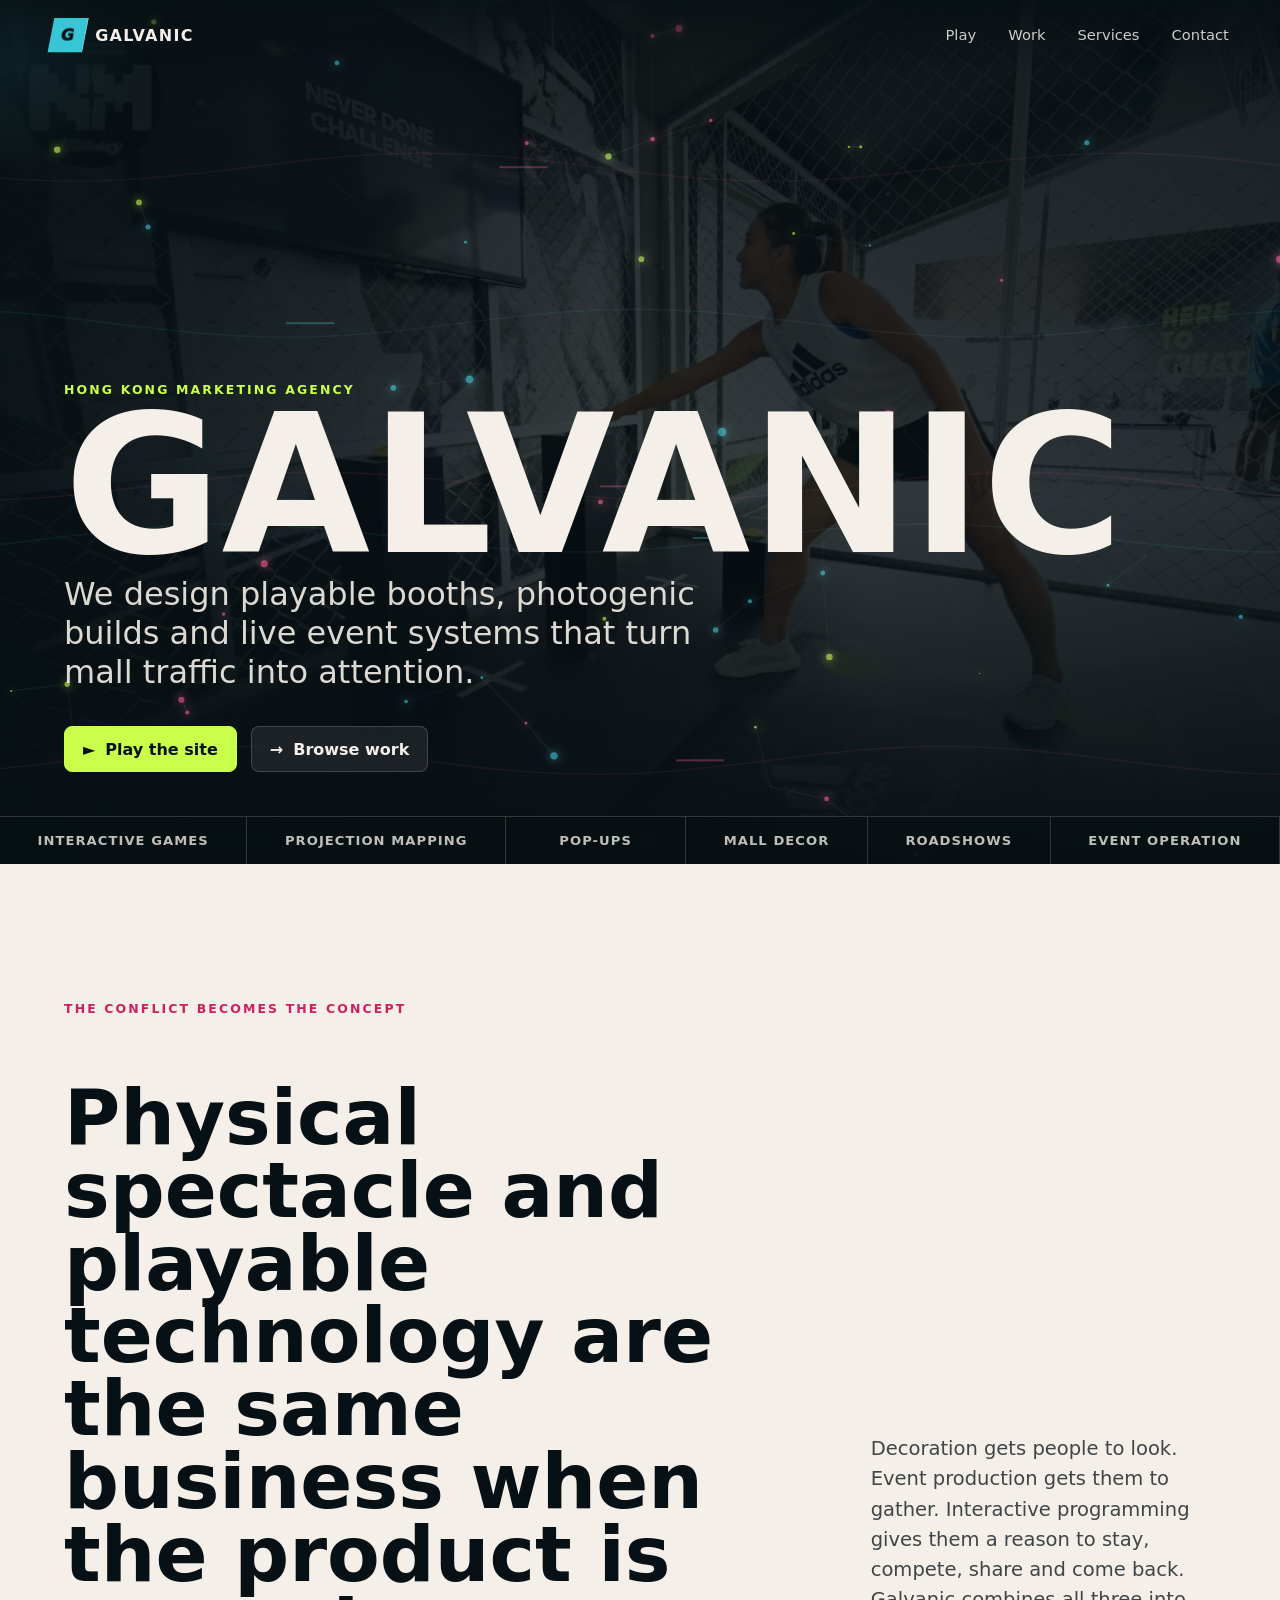
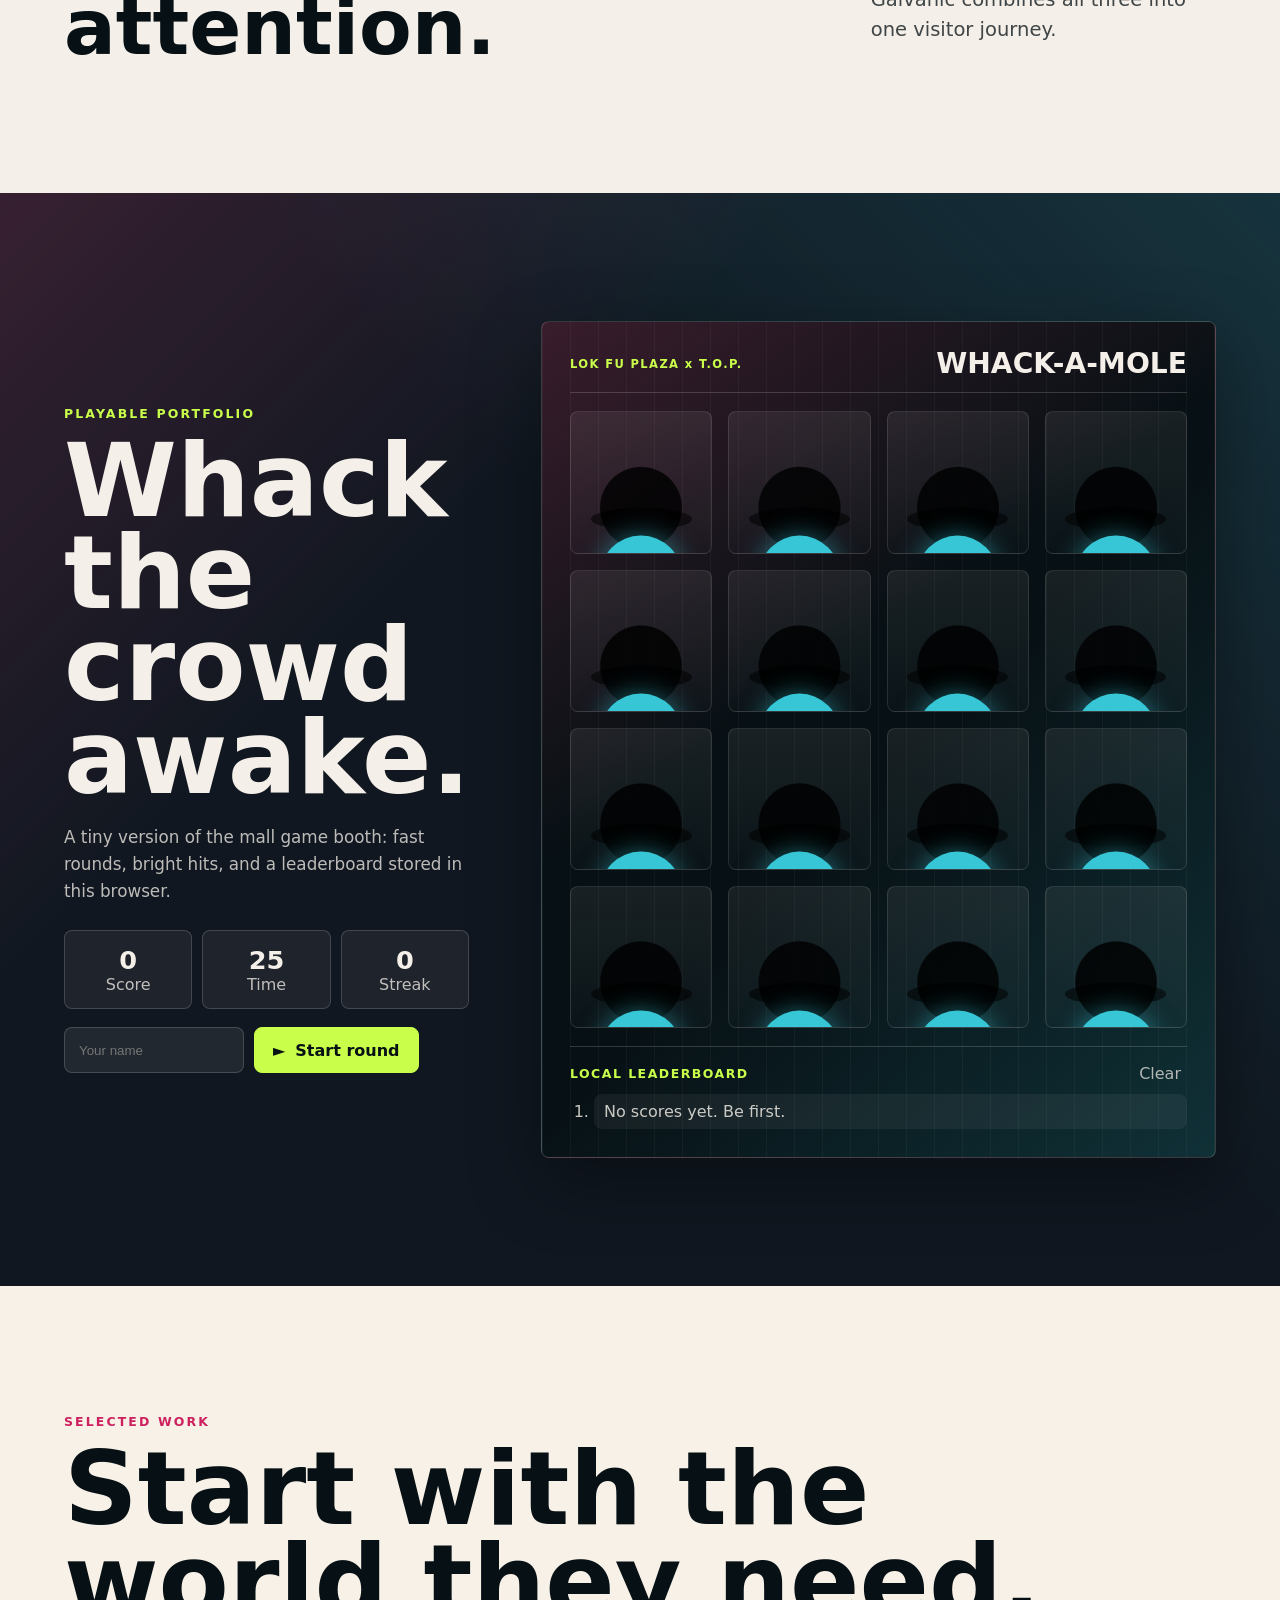
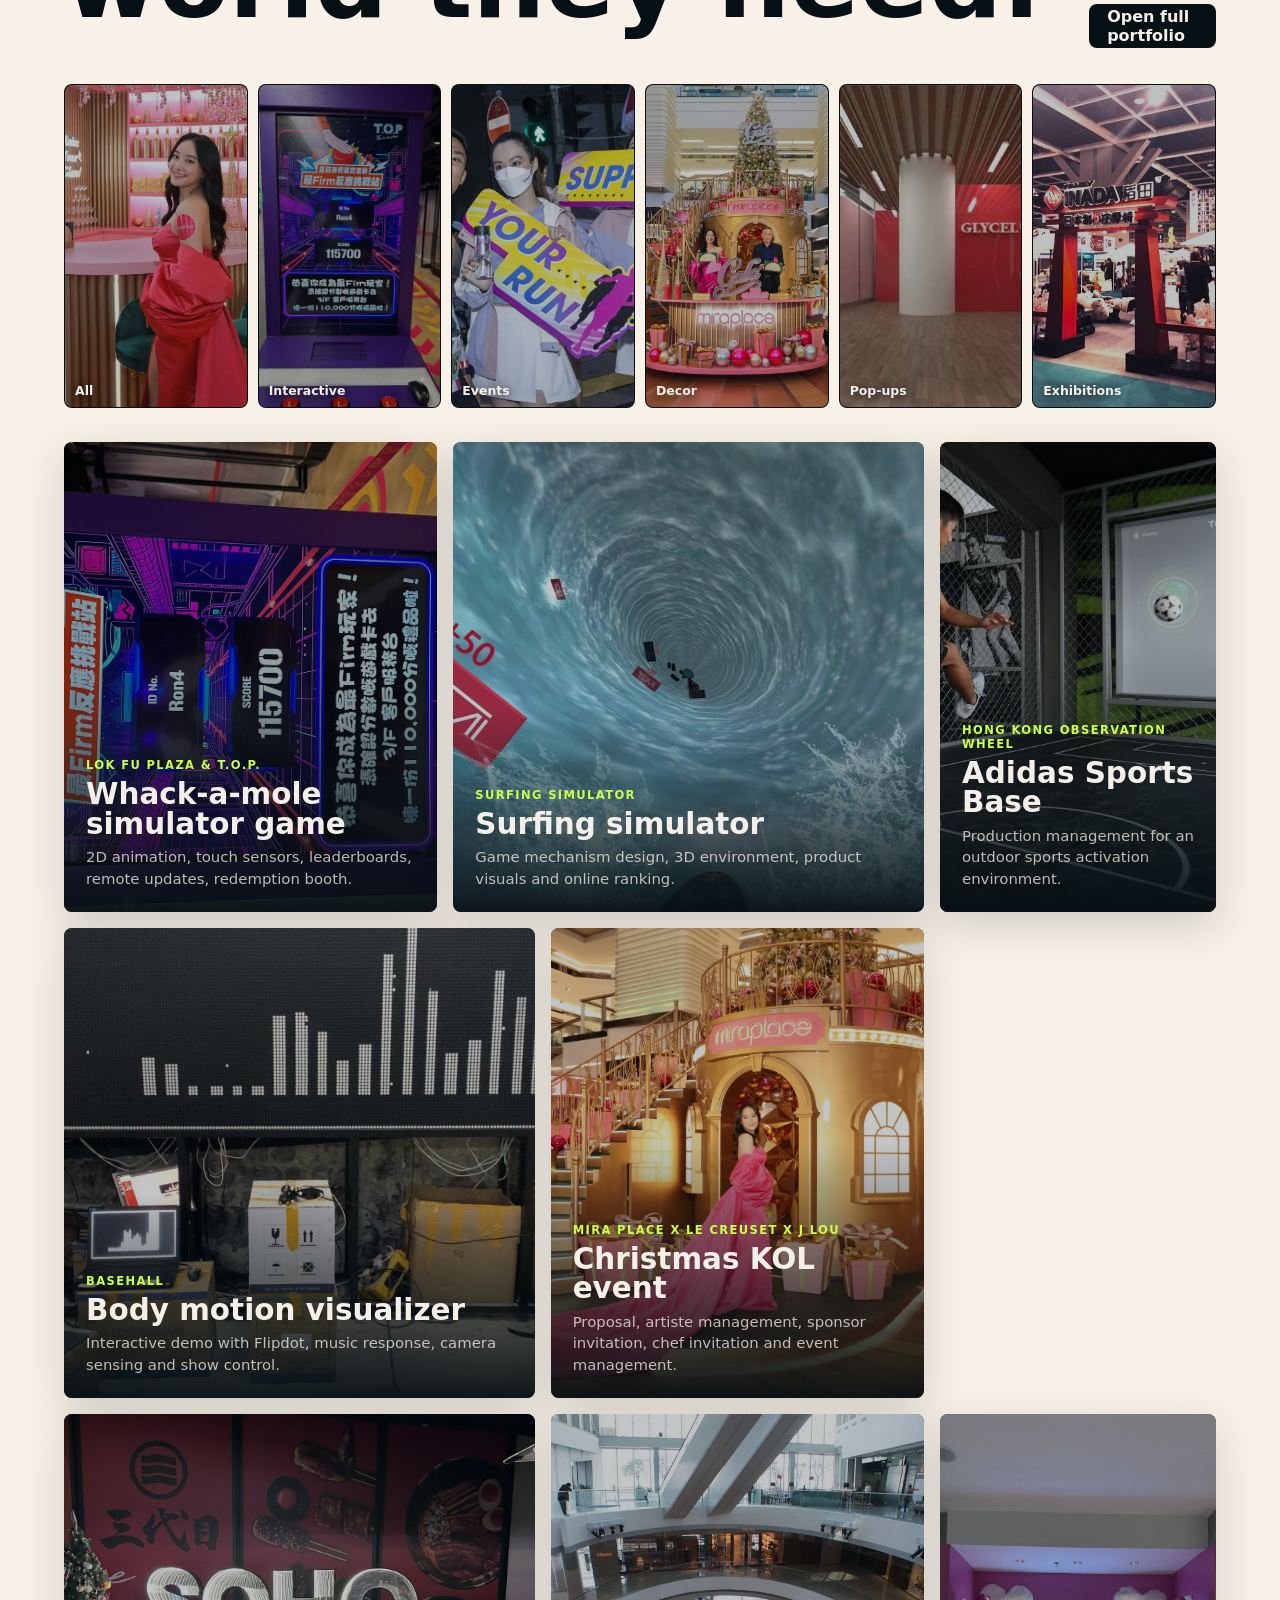
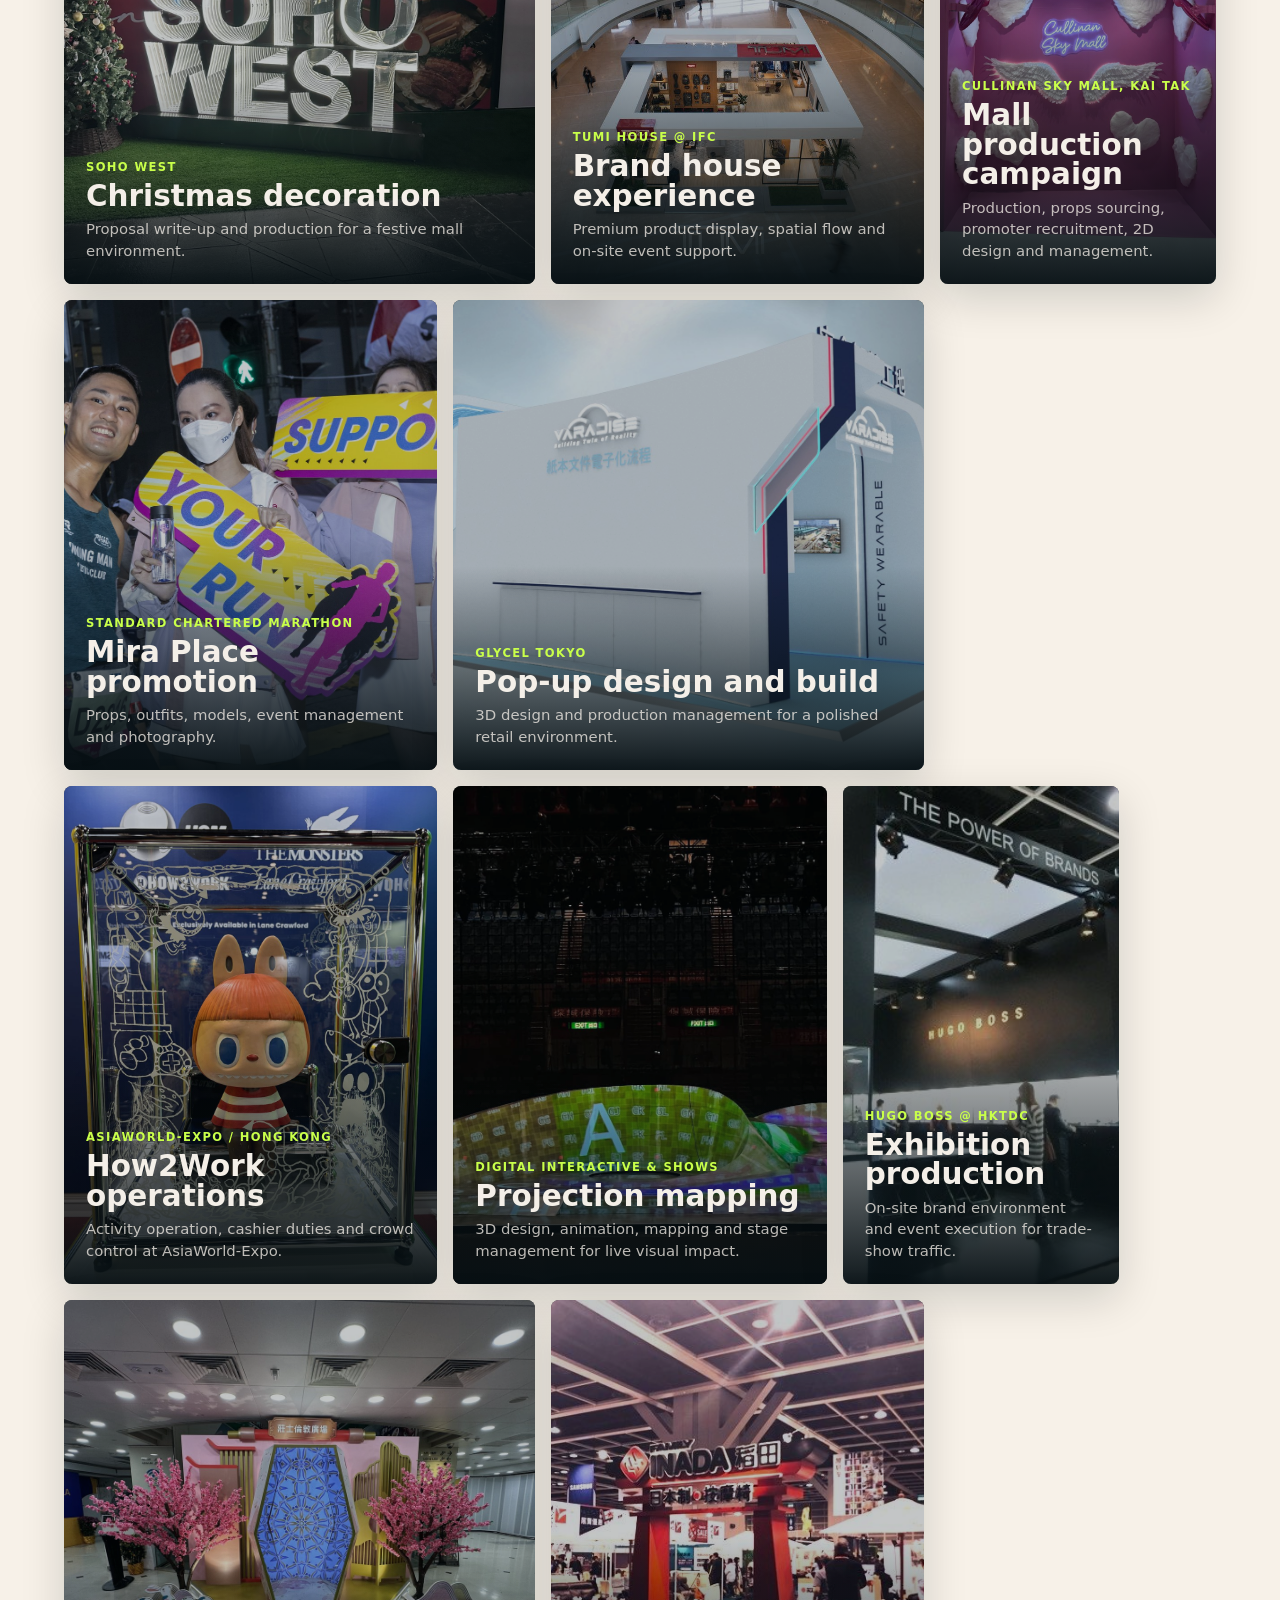
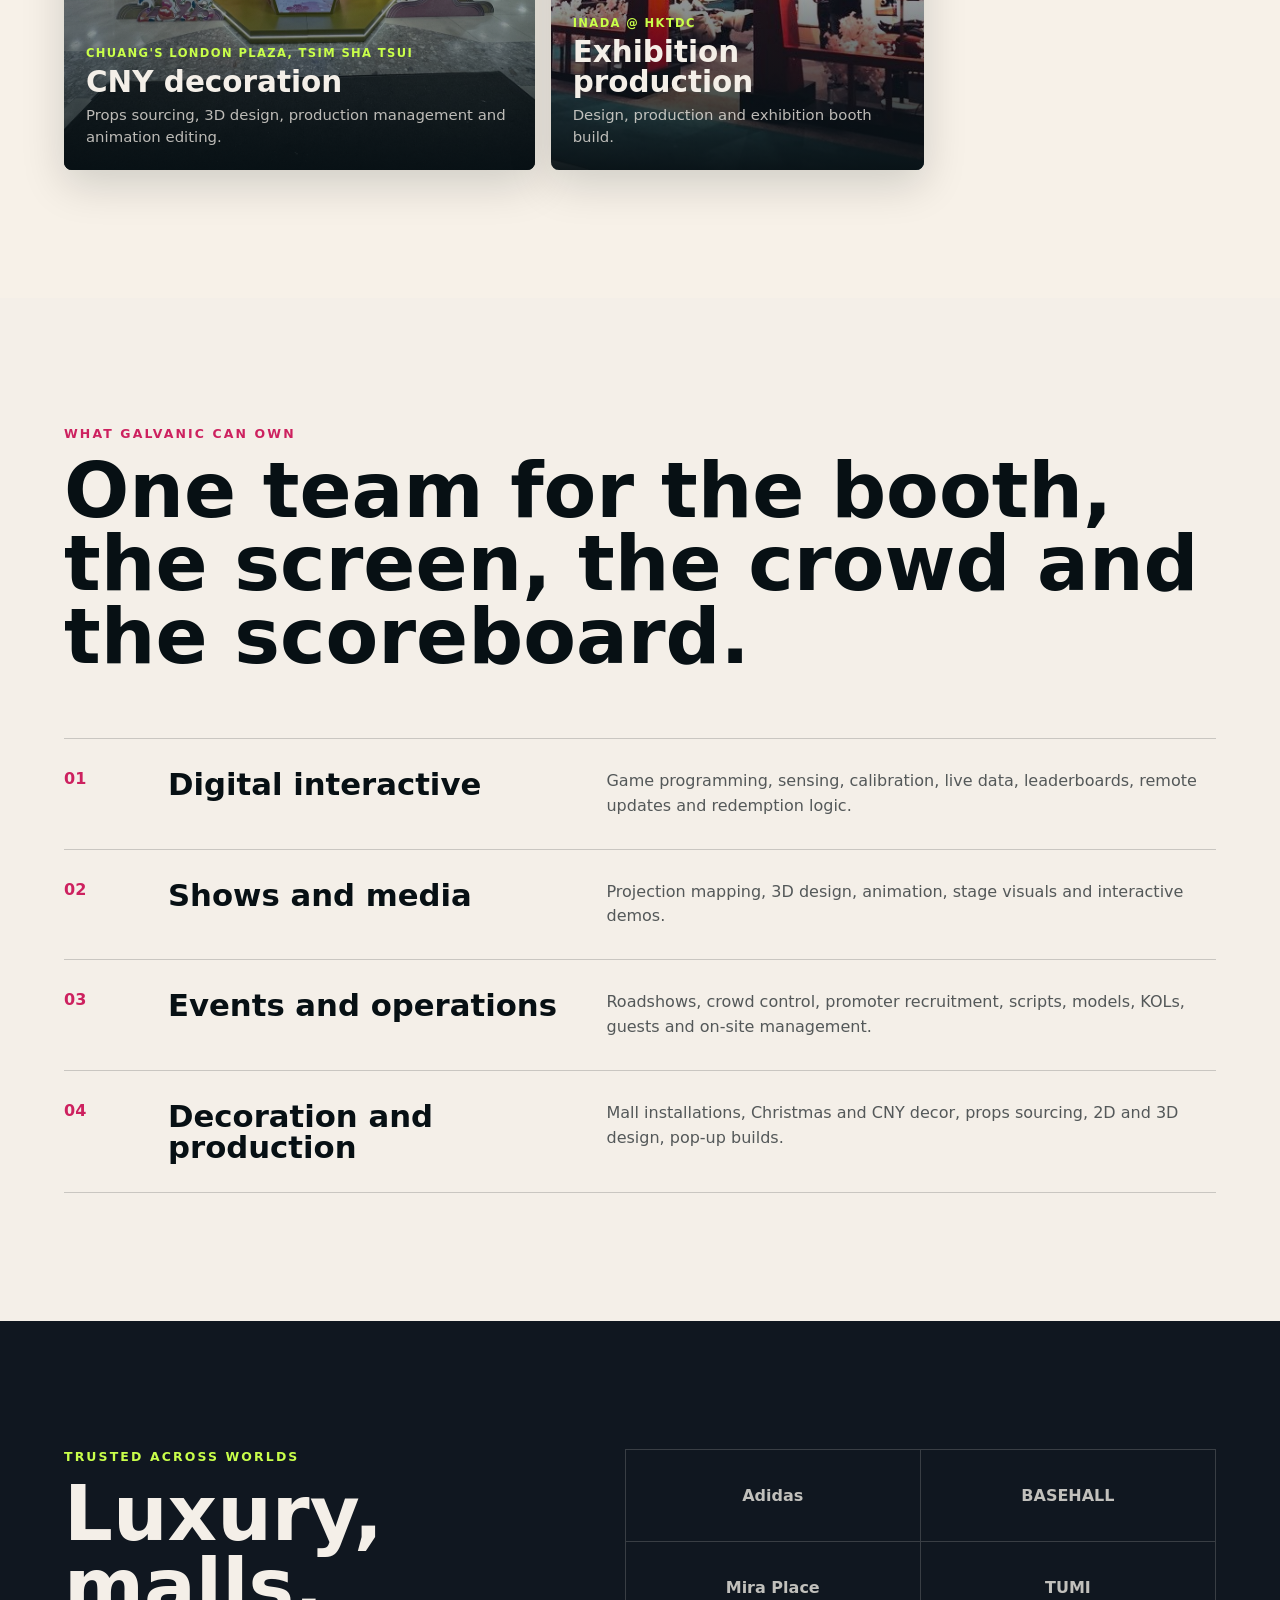
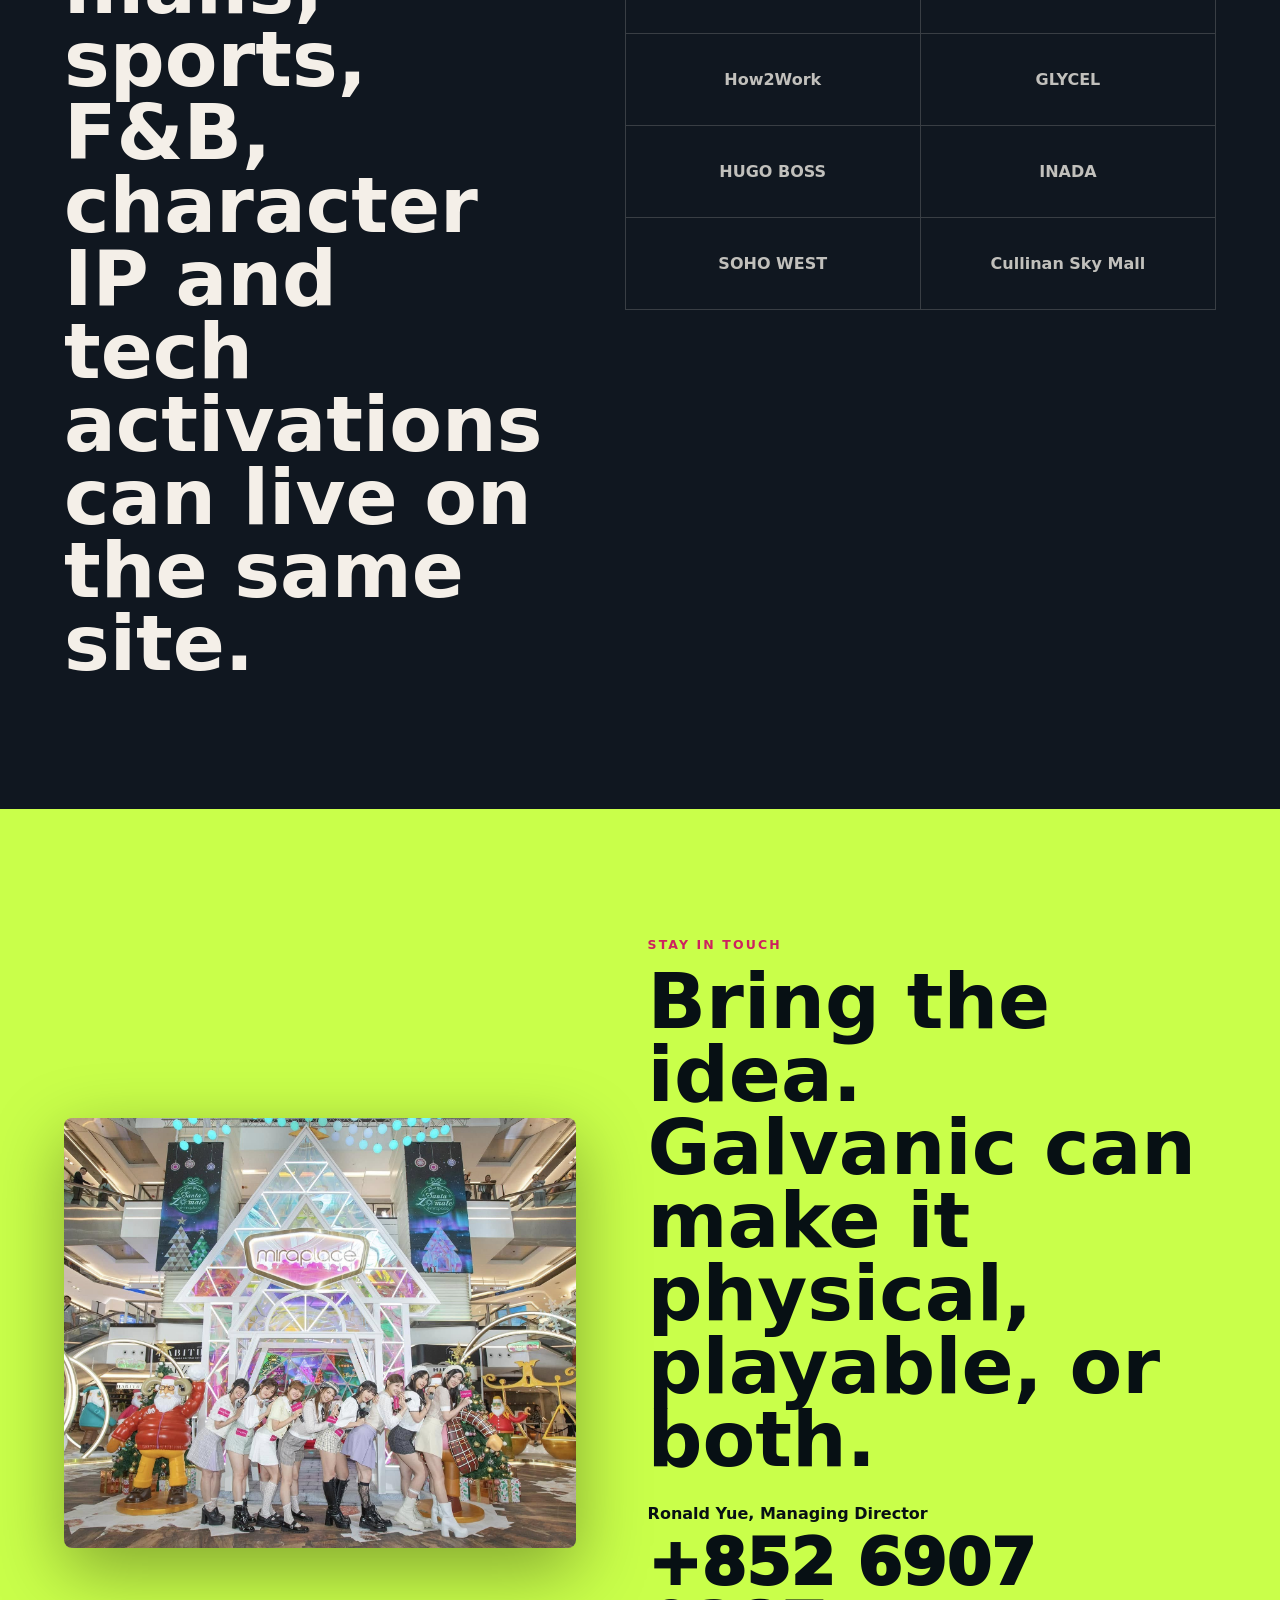
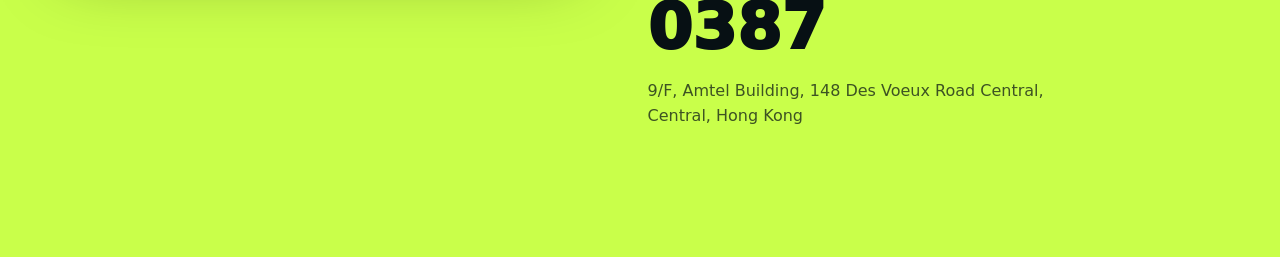
==== index.html @ 766c9b95 "Initial Upload" ====
<!doctype html>
<html lang="en">
  <head>
    <meta charset="utf-8" />
    <meta name="viewport" content="width=device-width, initial-scale=1" />
    <title>Galvanic | Playable Events, Decoration & Interactive Experiences</title>
    <meta
      name="description"
      content="Galvanic is a Hong Kong marketing agency creating interactive games, digital shows, mall decorations, pop-ups, roadshows and on-site event production."
    />
    <link rel="icon" href="assets/favicon.png" />
    <link rel="stylesheet" href="styles.css?v=20260628-orientation" />
  </head>
  <body>
    <div class="cursor-light" aria-hidden="true"></div>
    <header class="site-header">
      <a class="brand" href="#top" aria-label="Galvanic home">
        <span class="brand-mark">G</span>
        <span>GALVANIC</span>
      </a>
      <nav class="site-nav" aria-label="Primary navigation">
        <a href="#play">Play</a>
        <a href="portfolio.html">Work</a>
        <a href="#services">Services</a>
        <a href="#contact">Contact</a>
      </nav>
    </header>

    <main id="top">
      <section class="hero" aria-labelledby="hero-title">
        <canvas id="signalCanvas" class="signal-canvas" aria-hidden="true"></canvas>
        <div class="hero-media" aria-hidden="true">
          <img src="assets/portfolio/adidas-sports-base/01-image49.jpg" alt="" />
        </div>
        <div class="hero-scrim" aria-hidden="true"></div>
        <div class="hero-inner">
          <p class="eyebrow">Hong Kong marketing agency</p>
          <h1 id="hero-title">GALVANIC</h1>
          <p class="hero-copy">
            We design playable booths, photogenic builds and live event systems
            that turn mall traffic into attention.
          </p>
          <div class="hero-actions" aria-label="Hero actions">
            <a class="primary-action" href="#play">
              <span aria-hidden="true">&#9658;</span>
              Play the site
            </a>
            <a class="secondary-action" href="portfolio.html">
              <span aria-hidden="true">&#8594;</span>
              Browse work
            </a>
          </div>
        </div>
        <div class="collision-strip" aria-label="Galvanic capabilities">
          <span>Interactive games</span>
          <span>Projection mapping</span>
          <span>Pop-ups</span>
          <span>Mall decor</span>
          <span>Roadshows</span>
          <span>Event operation</span>
        </div>
      </section>

      <section class="bridge section-pad" aria-labelledby="bridge-title">
        <div class="section-kicker">The conflict becomes the concept</div>
        <h2 id="bridge-title">Physical spectacle and playable technology are the same business when the product is attention.</h2>
        <p>
          Decoration gets people to look. Event production gets them to gather.
          Interactive programming gives them a reason to stay, compete, share and come back.
          Galvanic combines all three into one visitor journey.
        </p>
      </section>

      <section id="play" class="play-lab section-pad" aria-labelledby="play-title">
        <div class="play-copy">
          <div class="section-kicker">Playable portfolio</div>
          <h2 id="play-title">Whack the crowd awake.</h2>
          <p>
            A tiny version of the mall game booth: fast rounds, bright hits,
            and a leaderboard stored in this browser.
          </p>
          <div class="play-stats" aria-live="polite">
            <span><strong id="moleScore">0</strong> Score</span>
            <span><strong id="moleTimer">25</strong> Time</span>
            <span><strong id="moleStreak">0</strong> Streak</span>
          </div>
          <div class="game-controls">
            <input id="playerName" maxlength="12" autocomplete="nickname" placeholder="Your name" aria-label="Leaderboard name" />
            <button class="primary-action" id="startMoleGame" type="button">
              <span aria-hidden="true">??/span>
              Start round
            </button>
          </div>
        </div>
        <div class="play-stage mole-cabinet">
          <div class="cabinet-top">
            <span>LOK FU PLAZA x T.O.P.</span>
            <strong>WHACK-A-MOLE</strong>
          </div>
          <div class="mole-board" id="moleBoard" aria-label="Mini whack-a-mole game board"></div>
          <div class="leaderboard-panel">
            <div>
              <span>Local leaderboard</span>
              <button id="clearLeaderboard" type="button">Clear</button>
            </div>
            <ol id="leaderboardList"></ol>
          </div>
        </div>
      </section>

      <section id="work" class="work section-pad" aria-labelledby="work-title">
        <div class="section-head">
          <div>
            <div class="section-kicker">Selected work</div>
            <h2 id="work-title">Start with the world they need.</h2>
          </div>
          <a class="portfolio-link" href="portfolio.html">Open full portfolio</a>
        </div>

        <div class="category-strip" id="homeCategories" aria-label="Portfolio categories"></div>

        <div class="case-grid" id="caseGrid">
          <article class="case-card" data-type="interactive decor">
            <img src="assets/whack-a-mole-arcade.jpg" alt="Whack-a-mole arcade game installation" />
            <div>
              <p>LOK FU Plaza & T.O.P.</p>
              <h3>Whack-a-mole simulator game</h3>
              <span>2D animation, touch sensors, leaderboards, remote updates, redemption booth.</span>
            </div>
          </article>
          <article class="case-card" data-type="interactive">
            <img src="assets/portfolio/surfing-simulator/05-image40.jpg" alt="Surfing simulator game screen" />
            <div>
              <p>Surfing Simulator</p>
              <h3>Surfing simulator</h3>
              <span>Game mechanism design, 3D environment, product visuals and online ranking.</span>
            </div>
          </article>
          <article class="case-card" data-type="event interactive">
            <img src="assets/portfolio/adidas-sports-base/02-image48.jpg" alt="Adidas Sports Base court activation" />
            <div>
              <p>Hong Kong Observation Wheel</p>
              <h3>Adidas Sports Base</h3>
              <span>Production management for an outdoor sports activation environment.</span>
            </div>
          </article>
          <article class="case-card" data-type="interactive event">
            <img src="assets/basehall-visualizer-booth.jpg" alt="BaseHall live music visualizer interactive booth" />
            <div>
              <p>BASEHALL</p>
              <h3>Body motion visualizer</h3>
              <span>Interactive demo with Flipdot, music response, camera sensing and show control.</span>
            </div>
          </article>
          <article class="case-card" data-type="event decor">
            <img src="assets/mira-christmas-showcase.jpg" alt="Mira Place Christmas installation with pink cafe decor" />
            <div>
              <p>Mira Place x Le Creuset x J Lou</p>
              <h3>Christmas KOL event</h3>
              <span>Proposal, artiste management, sponsor invitation, chef invitation and event management.</span>
            </div>
          </article>
          <article class="case-card" data-type="decor event">
            <img src="assets/soho-west-christmas.jpg" alt="SOHO WEST Christmas decoration sign" />
            <div>
              <p>SOHO WEST</p>
              <h3>Christmas decoration</h3>
              <span>Proposal write-up and production for a festive mall environment.</span>
            </div>
          </article>
          <article class="case-card" data-type="event">
            <img src="assets/tumi-house.jpg" alt="TUMI House event at IFC" />
            <div>
              <p>TUMI House @ IFC</p>
              <h3>Brand house experience</h3>
              <span>Premium product display, spatial flow and on-site event support.</span>
            </div>
          </article>
          <article class="case-card" data-type="event decor">
            <img src="assets/portfolio/cullinan-sky-mall/01-image118.jpg" alt="Cullinan Sky Mall event decor" />
            <div>
              <p>Cullinan Sky Mall, Kai Tak</p>
              <h3>Mall production campaign</h3>
              <span>Production, props sourcing, promoter recruitment, 2D design and management.</span>
            </div>
          </article>
          <article class="case-card" data-type="event">
            <img src="assets/mira-marathon.jpg" alt="Mira Place marathon promotion event" />
            <div>
              <p>Standard Chartered Marathon</p>
              <h3>Mira Place promotion</h3>
              <span>Props, outfits, models, event management and photography.</span>
            </div>
          </article>
          <article class="case-card" data-type="decor event">
            <img src="assets/glycel-pop-up-render.jpg" alt="GLYCEL Tokyo pop-up design render" />
            <div>
              <p>GLYCEL Tokyo</p>
              <h3>Pop-up design and build</h3>
              <span>3D design and production management for a polished retail environment.</span>
            </div>
          </article>
          <article class="case-card" data-type="event decor">
            <img src="assets/portfolio/how2work-complexcon/01-image103.jpg" alt="How2Work Complex Con Hong Kong display" />
            <div>
              <p>AsiaWorld-Expo / Hong Kong</p>
              <h3>How2Work operations</h3>
              <span>Activity operation, cashier duties and crowd control at AsiaWorld-Expo.</span>
            </div>
          </article>
          <article class="case-card" data-type="interactive event">
            <img src="assets/projection-mapping-stage.jpg" alt="Projection mapping stage show" />
            <div>
              <p>Digital interactive & shows</p>
              <h3>Projection mapping</h3>
              <span>3D design, animation, mapping and stage management for live visual impact.</span>
            </div>
          </article>
          <article class="case-card" data-type="decor event">
            <img src="assets/hugo-boss-hktdc.jpg" alt="HUGO BOSS exhibition booth at HKTDC" />
            <div>
              <p>HUGO BOSS @ HKTDC</p>
              <h3>Exhibition production</h3>
              <span>On-site brand environment and event execution for trade-show traffic.</span>
            </div>
          </article>
          <article class="case-card" data-type="decor event">
            <img src="assets/portfolio/chuangs-london-plaza/01-image170.jpg" alt="Chuang's London Plaza CNY decoration" />
            <div>
              <p>Chuang's London Plaza, Tsim Sha Tsui</p>
              <h3>CNY decoration</h3>
              <span>Props sourcing, 3D design, production management and animation editing.</span>
            </div>
          </article>
          <article class="case-card" data-type="event decor">
            <img src="assets/portfolio/inada-exhibition/01-image191.jpg" alt="INADA exhibition booth at HKTDC" />
            <div>
              <p>INADA @ HKTDC</p>
              <h3>Exhibition production</h3>
              <span>Design, production and exhibition booth build.</span>
            </div>
          </article>
        </div>
      </section>

      <section id="services" class="services section-pad" aria-labelledby="services-title">
        <div class="section-kicker">What Galvanic can own</div>
        <h2 id="services-title">One team for the booth, the screen, the crowd and the scoreboard.</h2>
        <div class="service-map">
          <div class="service-row">
            <span>01</span>
            <h3>Digital interactive</h3>
            <p>Game programming, sensing, calibration, live data, leaderboards, remote updates and redemption logic.</p>
          </div>
          <div class="service-row">
            <span>02</span>
            <h3>Shows and media</h3>
            <p>Projection mapping, 3D design, animation, stage visuals and interactive demos.</p>
          </div>
          <div class="service-row">
            <span>03</span>
            <h3>Events and operations</h3>
            <p>Roadshows, crowd control, promoter recruitment, scripts, models, KOLs, guests and on-site management.</p>
          </div>
          <div class="service-row">
            <span>04</span>
            <h3>Decoration and production</h3>
            <p>Mall installations, Christmas and CNY decor, props sourcing, 2D and 3D design, pop-up builds.</p>
          </div>
        </div>
      </section>

      <section class="proof section-pad" aria-labelledby="proof-title">
        <div>
          <div class="section-kicker">Trusted across worlds</div>
          <h2 id="proof-title">Luxury, malls, sports, F&B, character IP and tech activations can live on the same site.</h2>
        </div>
        <div class="logo-cloud" aria-label="Clients and project brands from the portfolio">
          <span>Adidas</span>
          <span>BASEHALL</span>
          <span>Mira Place</span>
          <span>TUMI</span>
          <span>How2Work</span>
          <span>GLYCEL</span>
          <span>HUGO BOSS</span>
          <span>INADA</span>
          <span>SOHO WEST</span>
          <span>Cullinan Sky Mall</span>
        </div>
      </section>

      <section id="contact" class="contact section-pad" aria-labelledby="contact-title">
        <div class="contact-image">
          <img src="assets/mira-team-decoration.jpg" alt="Galvanic mall decoration project team photo" />
        </div>
        <div class="contact-copy">
          <div class="section-kicker">Stay in touch</div>
          <h2 id="contact-title">Bring the idea. Galvanic can make it physical, playable, or both.</h2>
          <p>Ronald Yue, Managing Director</p>
          <a href="tel:+85269070387" class="contact-link">+852 6907 0387</a>
          <address>
            9/F, Amtel Building, 148 Des Voeux Road Central, Central, Hong Kong
          </address>
        </div>
      </section>
    </main>

    <script src="gallery-data.js?v=20260628-orientation"></script>
    <script src="script.js?v=20260628-orientation"></script>
  </body>
</html>
---- styles.css ----
:root {
  --ink: #071014;
  --night: #0c1117;
  --paper: #f4efe8;
  --cyan: #36c6d5;
  --pink: #ff4f8b;
  --lime: #c9ff4a;
  --amber: #ffc145;
  --muted: #9fb0b4;
  --line: rgba(244, 239, 232, 0.18);
  --shadow: 0 22px 70px rgba(0, 0, 0, 0.35);
}

* {
  box-sizing: border-box;
}

html {
  scroll-behavior: smooth;
}

body {
  margin: 0;
  color: var(--paper);
  background: var(--night);
  font-family: "Segoe UI", system-ui, -apple-system, BlinkMacSystemFont, sans-serif;
  overflow-x: hidden;
}

img,
canvas {
  display: block;
  max-width: 100%;
}

a {
  color: inherit;
  text-decoration: none;
}

button {
  font: inherit;
}

.cursor-light {
  position: fixed;
  inset: auto;
  width: 360px;
  height: 360px;
  transform: translate(-50%, -50%);
  pointer-events: none;
  z-index: 1;
  background: radial-gradient(circle, rgba(54, 198, 213, 0.13), transparent 64%);
  mix-blend-mode: screen;
}

.site-header {
  position: fixed;
  top: 0;
  left: 0;
  right: 0;
  z-index: 20;
  display: flex;
  align-items: center;
  justify-content: space-between;
  gap: 24px;
  padding: 18px clamp(18px, 4vw, 56px);
  background: linear-gradient(180deg, rgba(7, 16, 20, 0.82), rgba(7, 16, 20, 0));
}

.solid-header {
  background: rgba(7, 16, 20, 0.94);
  border-bottom: 1px solid rgba(244, 239, 232, 0.12);
}

.brand {
  display: inline-flex;
  align-items: center;
  gap: 10px;
  font-weight: 900;
  letter-spacing: 0.08em;
}

.brand-mark {
  display: grid;
  width: 34px;
  height: 34px;
  place-items: center;
  color: var(--ink);
  background: var(--cyan);
  font-weight: 1000;
  transform: skewX(-11deg);
}

.site-nav {
  display: flex;
  align-items: center;
  gap: clamp(12px, 3vw, 32px);
  color: rgba(244, 239, 232, 0.84);
  font-size: 0.92rem;
}

.site-nav a {
  border-bottom: 1px solid transparent;
}

.site-nav a:hover {
  border-color: var(--lime);
}

.hero {
  position: relative;
  --hero-tilt-x: 0deg;
  --hero-tilt-y: 0deg;
  --hero-pulse: 0;
  min-height: 96vh;
  isolation: isolate;
  display: grid;
  align-items: end;
  overflow: hidden;
  padding: 120px clamp(18px, 5vw, 72px) 92px;
}

.signal-canvas,
.hero-media,
.hero-scrim {
  position: absolute;
  inset: 0;
}

.signal-canvas {
  z-index: -1;
  width: 100%;
  height: 100%;
  max-width: none;
  opacity: 0.62;
  mix-blend-mode: screen;
}

.hero-media {
  z-index: -3;
  filter: saturate(1.18) contrast(1.08);
}

.hero-media img {
  width: 100%;
  height: 100%;
  object-fit: cover;
  object-position: center center;
  opacity: 0.58;
}

.hero-scrim {
  z-index: -2;
  background:
    linear-gradient(90deg, rgba(7, 16, 20, 0.94) 0%, rgba(7, 16, 20, 0.62) 46%, rgba(7, 16, 20, 0.76) 100%),
    linear-gradient(0deg, var(--night), rgba(12, 17, 23, 0.1) 42%, rgba(12, 17, 23, 0.55));
}

.hero-inner {
  position: relative;
  z-index: 2;
  max-width: 920px;
}

.hero-3d-stage {
  position: absolute;
  z-index: 1;
  right: clamp(-34px, -2vw, -18px);
  bottom: clamp(108px, 14vh, 160px);
  width: min(29vw, 400px);
  min-width: 286px;
  aspect-ratio: 1;
  pointer-events: none;
  perspective: 900px;
  transform:
    translate3d(calc(var(--hero-pointer-x, 0) * 1px), calc(var(--hero-pointer-y, 0) * 1px), 0)
    rotateX(var(--hero-tilt-y))
    rotateY(var(--hero-tilt-x));
  transform-style: preserve-3d;
  transition: transform 180ms ease;
}

.hero-3d-stage canvas {
  width: 100%;
  height: 100%;
  max-width: none;
}

.hero-3d-label {
  position: absolute;
  left: 50%;
  bottom: 6%;
  display: grid;
  gap: 4px;
  min-width: 190px;
  padding: 10px 12px;
  color: var(--paper);
  background: rgba(7, 16, 20, 0.7);
  border: 1px solid rgba(244, 239, 232, 0.16);
  border-radius: 8px;
  box-shadow: 0 16px 46px rgba(0, 0, 0, 0.34);
  text-align: center;
  transform: translateX(-50%);
  backdrop-filter: blur(12px);
}

.hero-3d-label span {
  color: var(--lime);
  font-size: 0.68rem;
  font-weight: 950;
  letter-spacing: 0.12em;
  text-transform: uppercase;
}

.hero-3d-label strong {
  font-size: 0.95rem;
  line-height: 1.1;
}

.hero-3d-stage.has-model .hero-3d-label {
  display: none;
}

.show-orbit {
  position: absolute;
  inset: 4%;
  border: 1px solid rgba(244, 239, 232, 0.18);
  border-radius: 50%;
  animation: orbitPulse 4.8s ease-in-out infinite;
}

.show-orbit::before,
.show-orbit::after {
  content: "";
  position: absolute;
  inset: 14%;
  border-radius: inherit;
  border: 1px solid rgba(54, 198, 213, 0.22);
}

.show-orbit::after {
  inset: 28%;
  border-color: rgba(255, 79, 139, 0.22);
}

.orbit-chip {
  position: absolute;
  display: inline-flex;
  align-items: center;
  justify-content: center;
  min-width: 76px;
  min-height: 34px;
  padding: 0 12px;
  color: var(--ink);
  background: var(--paper);
  border: 1px solid rgba(244, 239, 232, 0.8);
  border-radius: 8px;
  box-shadow: 0 14px 42px rgba(0, 0, 0, 0.34);
  font-size: 0.75rem;
  font-weight: 950;
  letter-spacing: 0.04em;
  transform: translate(-50%, -50%);
  animation: chipFloat 3.4s ease-in-out infinite;
}

.chip-game {
  top: 6%;
  left: 50%;
  background: var(--lime);
}

.chip-booth {
  top: 50%;
  left: 96%;
  background: var(--cyan);
  animation-delay: 0.35s;
}

.chip-decor {
  top: 94%;
  left: 50%;
  color: var(--paper);
  background: var(--pink);
  animation-delay: 0.7s;
}

.chip-live {
  top: 50%;
  left: 4%;
  animation-delay: 1.05s;
}

.show-character {
  position: absolute;
  left: 50%;
  top: 49%;
  width: 36%;
  aspect-ratio: 0.72;
  transform:
    translate(-50%, -50%)
    translateZ(84px)
    rotateZ(calc(var(--hero-tilt-x) * -0.25));
  transform-style: preserve-3d;
  animation: characterFloat 3.2s ease-in-out infinite;
}

.character-glow {
  position: absolute;
  inset: 4% -24% -10%;
  background:
    radial-gradient(circle, rgba(201, 255, 74, 0.32), transparent 36%),
    radial-gradient(circle at 60% 42%, rgba(54, 198, 213, 0.42), transparent 46%);
  filter: blur(12px);
  opacity: 0.9;
}

.character-head,
.character-body,
.character-arm,
.character-leg {
  position: absolute;
  display: block;
}

.character-head {
  left: 17%;
  top: 0;
  width: 66%;
  aspect-ratio: 1;
  color: var(--ink);
  background:
    radial-gradient(circle at 35% 30%, rgba(244, 239, 232, 0.95), transparent 0 6%, transparent 7%),
    linear-gradient(145deg, var(--cyan), #1b8997);
  border: 1px solid rgba(244, 239, 232, 0.38);
  border-radius: 44% 44% 38% 38%;
  box-shadow:
    inset -18px -22px 28px rgba(7, 16, 20, 0.26),
    0 0 58px rgba(54, 198, 213, 0.48);
}

.character-head::after {
  content: "";
  position: absolute;
  left: 26%;
  right: 26%;
  bottom: 18%;
  height: 7%;
  background: rgba(7, 16, 20, 0.82);
  border-radius: 999px;
  transform: scaleX(calc(0.55 + var(--hero-pulse) * 0.45));
  transform-origin: center;
}

.character-eye {
  position: absolute;
  top: 35%;
  width: 9%;
  aspect-ratio: 1;
  background: var(--ink);
  border-radius: 50%;
  transform: translateX(calc(var(--hero-pointer-x, 0) * 0.04px));
}

.eye-left {
  left: 31%;
}

.eye-right {
  right: 31%;
}

.character-mark {
  position: absolute;
  left: 50%;
  top: 49%;
  font-weight: 1000;
  transform: translate(-50%, -50%);
}

.character-body {
  left: 12%;
  top: 52%;
  width: 76%;
  height: 34%;
  background:
    linear-gradient(180deg, rgba(244, 239, 232, 0.16), transparent),
    #101c22;
  border: 1px solid rgba(244, 239, 232, 0.24);
  border-radius: 8px;
  box-shadow: 0 18px 48px rgba(0, 0, 0, 0.32);
}

.body-screen {
  position: absolute;
  left: 12%;
  top: 18%;
  width: 76%;
  height: 22%;
  background:
    linear-gradient(90deg, var(--lime) 0 36%, transparent 36% 48%, var(--cyan) 48% 74%, transparent 74%);
  box-shadow: 0 0 18px rgba(201, 255, 74, 0.42);
}

.body-button {
  position: absolute;
  bottom: 18%;
  width: 13%;
  aspect-ratio: 1;
  background: var(--pink);
  border-radius: 50%;
  box-shadow: 0 0 16px rgba(255, 79, 139, 0.55);
}

.body-button:nth-of-type(2) {
  left: 22%;
}

.body-button:nth-of-type(3) {
  left: 44%;
  background: var(--lime);
}

.body-button:nth-of-type(4) {
  left: 66%;
  background: var(--cyan);
}

.character-arm {
  top: 58%;
  width: 36%;
  height: 6%;
  background: var(--cyan);
  border-radius: 999px;
  transform-origin: center right;
  box-shadow: 0 0 18px rgba(54, 198, 213, 0.42);
}

.arm-left {
  left: -15%;
  transform: rotate(-26deg);
}

.arm-right {
  right: -15%;
  transform: rotate(26deg);
  transform-origin: center left;
}

.character-leg {
  top: 83%;
  width: 12%;
  height: 20%;
  background: #12252b;
  border-radius: 999px;
}

.leg-left {
  left: 30%;
}

.leg-right {
  right: 30%;
}

.show-console {
  position: absolute;
  left: 50%;
  bottom: 10%;
  display: grid;
  grid-template-columns: repeat(4, 1fr);
  gap: 8px;
  width: 42%;
  min-height: 24px;
  padding: 8px;
  background: rgba(7, 16, 20, 0.72);
  border: 1px solid rgba(244, 239, 232, 0.18);
  border-radius: 8px;
  transform: translateX(-50%) rotateX(62deg);
  transform-origin: center bottom;
}

.show-console span {
  min-height: 8px;
  background: var(--lime);
  border-radius: 999px;
  box-shadow: 0 0 16px rgba(201, 255, 74, 0.48);
  animation: consoleBlink 1.8s ease-in-out infinite;
}

.show-console span:nth-child(2) {
  background: var(--cyan);
  animation-delay: 0.25s;
}

.show-console span:nth-child(3) {
  background: var(--pink);
  animation-delay: 0.5s;
}

.show-console span:nth-child(4) {
  animation-delay: 0.75s;
}

.hero-spark {
  position: absolute;
  z-index: 3;
  left: var(--spark-x);
  top: var(--spark-y);
  min-width: 84px;
  min-height: 34px;
  display: inline-flex;
  align-items: center;
  justify-content: center;
  padding: 0 12px;
  color: var(--ink);
  background: var(--lime);
  border-radius: 8px;
  font-size: 0.72rem;
  font-weight: 950;
  letter-spacing: 0.06em;
  text-transform: uppercase;
  pointer-events: none;
  transform: translate(-50%, -50%);
  box-shadow: 0 0 34px rgba(201, 255, 74, 0.48);
  animation: sparkLaunch 900ms ease forwards;
}

.hero.is-fired .show-character {
  animation: characterFloat 3.2s ease-in-out infinite, characterKick 360ms ease;
}

.hero.is-fired .show-orbit {
  animation-duration: 2.4s;
}

@keyframes orbitPulse {
  50% {
    transform: scale(1.035);
    border-color: rgba(201, 255, 74, 0.34);
    box-shadow: 0 0 60px rgba(54, 198, 213, 0.16);
  }
}

@keyframes chipFloat {
  50% {
    translate: 0 -8px;
  }
}

@keyframes characterFloat {
  0%,
  100% {
    translate: 0 0;
  }

  50% {
    translate: 0 -14px;
  }
}

@keyframes characterKick {
  30% {
    transform:
      translate(-50%, -50%)
      translateZ(112px)
      rotateZ(calc(var(--hero-tilt-x) * -0.25))
      scale(1.08);
  }
}

@keyframes consoleBlink {
  50% {
    opacity: 0.35;
    transform: scaleX(0.42);
  }
}

@keyframes sparkLaunch {
  0% {
    opacity: 0;
    transform: translate(-50%, -20%) scale(0.78);
  }

  16% {
    opacity: 1;
  }

  100% {
    opacity: 0;
    transform: translate(calc(-50% + var(--spark-dx)), calc(-180% + var(--spark-dy))) scale(1.08);
  }
}

.eyebrow,
.section-kicker {
  margin: 0 0 14px;
  color: var(--lime);
  font-size: 0.78rem;
  font-weight: 800;
  letter-spacing: 0.17em;
  text-transform: uppercase;
}

h1,
h2,
h3,
p {
  margin-top: 0;
}

h1 {
  margin-bottom: 14px;
  font-size: clamp(4.1rem, 15vw, 12.5rem);
  line-height: 0.78;
  letter-spacing: 0;
  text-transform: uppercase;
}

.hero-copy {
  max-width: 690px;
  margin-bottom: 34px;
  color: rgba(244, 239, 232, 0.9);
  font-size: clamp(1.18rem, 2.6vw, 2rem);
  line-height: 1.22;
}

.hero-actions {
  display: flex;
  flex-wrap: wrap;
  gap: 14px;
}

.primary-action,
.secondary-action,
.filter-button,
.icon-button {
  display: inline-flex;
  align-items: center;
  justify-content: center;
  min-height: 46px;
  border: 1px solid var(--line);
  border-radius: 8px;
  cursor: pointer;
}

.primary-action,
.secondary-action {
  gap: 10px;
  padding: 0 18px;
  font-weight: 800;
}

.primary-action {
  color: var(--ink);
  background: var(--lime);
  border-color: var(--lime);
}

.secondary-action {
  background: rgba(244, 239, 232, 0.08);
  backdrop-filter: blur(12px);
}

.collision-strip {
  position: absolute;
  left: 0;
  right: 0;
  bottom: 0;
  display: flex;
  gap: 0;
  overflow: hidden;
  border-top: 1px solid var(--line);
  background: rgba(7, 16, 20, 0.72);
  backdrop-filter: blur(14px);
}

.collision-strip span {
  flex: 1 0 auto;
  min-width: 180px;
  padding: 16px 20px;
  color: rgba(244, 239, 232, 0.78);
  font-size: 0.82rem;
  font-weight: 800;
  text-align: center;
  text-transform: uppercase;
  letter-spacing: 0.08em;
  border-right: 1px solid var(--line);
}

.section-pad {
  padding: clamp(74px, 10vw, 132px) clamp(18px, 5vw, 72px);
}

#play,
#work,
#services,
#contact {
  scroll-margin-top: 78px;
}

.bridge {
  display: grid;
  grid-template-columns: minmax(0, 1.35fr) minmax(280px, 0.65fr);
  gap: clamp(30px, 7vw, 96px);
  align-items: end;
  color: var(--ink);
  background: var(--paper);
}

.bridge .section-kicker {
  color: #cd215f;
  grid-column: 1 / -1;
  margin-bottom: -24px;
}

.bridge h2,
.services h2,
.proof h2,
.contact h2 {
  margin-bottom: 0;
  font-size: clamp(2rem, 6vw, 5.6rem);
  line-height: 0.95;
  letter-spacing: 0;
}

.bridge p {
  color: rgba(7, 16, 20, 0.76);
  font-size: clamp(1rem, 1.6vw, 1.22rem);
  line-height: 1.55;
}

.play-lab {
  display: grid;
  grid-template-columns: minmax(280px, 0.75fr) minmax(0, 1.25fr);
  gap: clamp(28px, 6vw, 72px);
  align-items: center;
  background:
    linear-gradient(135deg, rgba(255, 79, 139, 0.16), transparent 34%),
    linear-gradient(225deg, rgba(54, 198, 213, 0.16), transparent 44%),
    #101720;
}

.play-copy h2,
.work h2 {
  margin-bottom: 20px;
  font-size: clamp(2.4rem, 8vw, 7rem);
  line-height: 0.9;
}

.play-copy p {
  color: rgba(244, 239, 232, 0.76);
  font-size: 1.05rem;
  line-height: 1.6;
}

.play-stats {
  display: grid;
  grid-template-columns: repeat(3, minmax(0, 1fr));
  gap: 10px;
  margin: 26px 0 18px;
}

.play-stats span {
  padding: 14px 10px;
  border: 1px solid var(--line);
  border-radius: 8px;
  background: rgba(244, 239, 232, 0.06);
  color: rgba(244, 239, 232, 0.76);
  text-align: center;
}

.play-stats strong {
  display: block;
  color: var(--paper);
  font-size: 1.6rem;
}

.game-controls {
  display: flex;
  flex-wrap: wrap;
  gap: 10px;
  align-items: center;
}

.game-controls input {
  min-height: 46px;
  width: min(180px, 100%);
  padding: 0 14px;
  color: var(--paper);
  background: rgba(244, 239, 232, 0.08);
  border: 1px solid var(--line);
  border-radius: 8px;
  outline: none;
}

.game-controls input:focus {
  border-color: var(--lime);
}

.icon-button {
  width: 46px;
  color: var(--paper);
  background: transparent;
}

.play-stage {
  position: relative;
  border: 1px solid var(--line);
  border-radius: 8px;
  background: #071014;
  box-shadow: var(--shadow);
  overflow: hidden;
}

.mole-cabinet {
  position: relative;
  padding: clamp(16px, 3vw, 28px);
  background:
    repeating-linear-gradient(90deg, rgba(244, 239, 232, 0.04) 0 1px, transparent 1px 28px),
    linear-gradient(145deg, rgba(255, 79, 139, 0.2), transparent 42%),
    linear-gradient(315deg, rgba(54, 198, 213, 0.18), transparent 48%),
    #071014;
  overflow: hidden;
}

.mole-cabinet::before {
  content: "";
  position: absolute;
  inset: 0;
  pointer-events: none;
  background:
    linear-gradient(90deg, transparent, rgba(201, 255, 74, 0.22), transparent),
    radial-gradient(circle at 20% 0%, rgba(255, 79, 139, 0.2), transparent 32%);
  opacity: 0.5;
  transform: translateX(-115%);
  animation: cabinetScanner 2.8s linear infinite;
}

.mole-cabinet > * {
  position: relative;
  z-index: 1;
}

.cabinet-top {
  display: flex;
  align-items: center;
  justify-content: space-between;
  gap: 16px;
  margin-bottom: 18px;
  padding-bottom: 14px;
  border-bottom: 1px solid var(--line);
}

.cabinet-top span {
  color: var(--lime);
  font-size: 0.72rem;
  font-weight: 900;
  letter-spacing: 0.12em;
}

.cabinet-top strong {
  color: var(--paper);
  font-size: clamp(1.1rem, 2.2vw, 2rem);
  line-height: 1;
}

.mole-board {
  display: grid;
  grid-template-columns: repeat(4, minmax(0, 1fr));
  gap: clamp(10px, 2vw, 16px);
}

.mole-hole {
  position: relative;
  display: grid;
  aspect-ratio: 1;
  place-items: center;
  padding: 0;
  color: var(--paper);
  background:
    radial-gradient(circle at 50% 68%, rgba(0, 0, 0, 0.82) 0 34%, transparent 35%),
    linear-gradient(180deg, rgba(244, 239, 232, 0.08), rgba(244, 239, 232, 0.02));
  border: 1px solid rgba(244, 239, 232, 0.12);
  border-radius: 8px;
  cursor: pointer;
  overflow: hidden;
  transform: translateZ(0);
  transition: border-color 120ms ease, filter 120ms ease, transform 120ms ease;
}

.mole-hole::before {
  content: "";
  position: absolute;
  left: 14%;
  right: 14%;
  bottom: 16%;
  height: 16%;
  background: rgba(0, 0, 0, 0.55);
  border-radius: 50%;
}

.mole-hole::after {
  content: "";
  position: absolute;
  inset: 10%;
  border: 1px solid rgba(54, 198, 213, 0.28);
  border-radius: 50%;
  opacity: 0;
  transform: scale(0.45);
}

.mole {
  position: relative;
  width: 58%;
  aspect-ratio: 1;
  display: grid;
  place-items: center;
  color: var(--ink);
  background: var(--cyan);
  border-radius: 50% 50% 42% 42%;
  box-shadow: 0 0 26px rgba(54, 198, 213, 0.5);
  transform: translateY(115%);
  transition: transform 120ms ease;
  font-weight: 1000;
}

.mole::before,
.mole::after {
  content: "";
  position: absolute;
  top: 34%;
  width: 8%;
  height: 8%;
  background: var(--ink);
  border-radius: 50%;
}

.mole::before {
  left: 32%;
}

.mole::after {
  right: 32%;
}

.mole-hole.is-up .mole {
  transform: translateY(8%);
  animation: moleBob 420ms ease-in-out infinite alternate;
}

.mole-hole.is-up::after {
  opacity: 1;
  animation: targetRing 680ms ease-out infinite;
}

.mole-hole.is-bonus .mole {
  background: var(--lime);
  box-shadow: 0 0 30px rgba(201, 255, 74, 0.58), 0 0 70px rgba(201, 255, 74, 0.24);
}

.mole-hole.is-bonus {
  border-color: rgba(201, 255, 74, 0.86);
  animation: bonusCharge 520ms ease-in-out infinite alternate;
}

.mole-hole.is-decoy .mole {
  color: var(--paper);
  background: var(--pink);
  box-shadow: 0 0 32px rgba(255, 79, 139, 0.58), 0 0 78px rgba(255, 79, 139, 0.28);
}

.mole-hole.is-decoy {
  border-color: rgba(255, 79, 139, 0.9);
  animation: decoyFlicker 340ms steps(2, end) infinite;
}

.mole-hole.is-decoy .mole::before,
.mole-hole.is-decoy .mole::after {
  height: 4%;
  border-radius: 0;
  transform: rotate(35deg);
}

.mole-hole.is-decoy .mole::after {
  transform: rotate(-35deg);
}

.mole-hole.is-hit {
  border-color: var(--pink);
  background:
    radial-gradient(circle at 50% 52%, rgba(255, 79, 139, 0.28), transparent 44%),
    linear-gradient(180deg, rgba(244, 239, 232, 0.08), rgba(244, 239, 232, 0.02));
  transform: scale(0.97);
}

.mole-hole.is-miss {
  border-color: rgba(255, 79, 139, 0.8);
  animation: missPulse 180ms ease;
}

.mole-cabinet.is-shaking {
  animation: cabinetShake 180ms ease;
}

.mole-burst {
  position: absolute;
  z-index: 3;
  pointer-events: none;
  color: var(--lime);
  font-size: clamp(1rem, 1.8vw, 1.65rem);
  font-weight: 1000;
  text-shadow: 0 0 18px rgba(201, 255, 74, 0.7);
  transform: translate(-50%, -50%);
  animation: burstFloat 620ms ease forwards;
}

@keyframes cabinetScanner {
  to {
    transform: translateX(115%);
  }
}

@keyframes moleBob {
  from {
    transform: translateY(8%) scale(1);
  }

  to {
    transform: translateY(1%) scale(1.05);
  }
}

@keyframes targetRing {
  from {
    opacity: 0.95;
    transform: scale(0.45);
  }

  to {
    opacity: 0;
    transform: scale(1.12);
  }
}

@keyframes bonusCharge {
  from {
    filter: brightness(1);
  }

  to {
    filter: brightness(1.32);
  }
}

@keyframes decoyFlicker {
  0%,
  100% {
    filter: hue-rotate(0deg) brightness(1);
  }

  50% {
    filter: hue-rotate(18deg) brightness(1.3);
  }
}

.mole-burst.bad {
  color: var(--pink);
  text-shadow: 0 0 18px rgba(255, 79, 139, 0.75);
}

@keyframes burstFloat {
  from {
    opacity: 1;
    transform: translate(-50%, -25%) scale(0.82);
  }

  to {
    opacity: 0;
    transform: translate(-50%, -115%) scale(1.2);
  }
}

@keyframes missPulse {
  from {
    filter: brightness(1.5);
  }

  to {
    filter: brightness(1);
  }
}

@keyframes cabinetShake {
  0%,
  100% {
    transform: translateX(0);
  }

  30% {
    transform: translateX(-5px);
  }

  65% {
    transform: translateX(5px);
  }
}

.leaderboard-panel {
  margin-top: 18px;
  padding-top: 16px;
  border-top: 1px solid var(--line);
}

.leaderboard-panel > div {
  display: flex;
  justify-content: space-between;
  gap: 12px;
  align-items: center;
  margin-bottom: 10px;
}

.leaderboard-panel span {
  color: var(--lime);
  font-size: 0.78rem;
  font-weight: 900;
  letter-spacing: 0.12em;
  text-transform: uppercase;
}

.leaderboard-panel button {
  color: rgba(244, 239, 232, 0.72);
  background: transparent;
  border: 0;
  cursor: pointer;
}

#leaderboardList {
  display: grid;
  gap: 6px;
  margin: 0;
  padding-left: 24px;
}

#leaderboardList li {
  padding: 8px 10px;
  color: rgba(244, 239, 232, 0.82);
  background: rgba(244, 239, 232, 0.06);
  border-radius: 8px;
}

#leaderboardList strong {
  color: var(--paper);
}

.work {
  background: #f7f1e8;
  color: var(--ink);
}

.photo-archive {
  color: var(--paper);
  background:
    linear-gradient(135deg, rgba(54, 198, 213, 0.12), transparent 35%),
    linear-gradient(225deg, rgba(255, 79, 139, 0.1), transparent 40%),
    #0c1117;
}

.archive-intro {
  display: grid;
  grid-template-columns: minmax(0, 1.1fr) minmax(280px, 0.9fr);
  gap: clamp(28px, 6vw, 80px);
  align-items: end;
  margin-bottom: clamp(34px, 5vw, 64px);
}

.archive-intro h2 {
  margin: 0;
  font-size: clamp(2.2rem, 6vw, 5.7rem);
  line-height: 0.95;
}

.archive-intro p {
  margin: 0;
  color: rgba(244, 239, 232, 0.72);
  font-size: 1rem;
  line-height: 1.6;
}

.archive-grid {
  display: grid;
  gap: 18px;
}

.archive-project {
  border-top: 1px solid var(--line);
  padding-top: 18px;
}

.archive-project-head {
  display: grid;
  grid-template-columns: minmax(220px, 0.42fr) minmax(0, 1fr);
  gap: 24px;
  margin-bottom: 14px;
}

.archive-project-head p {
  margin: 0 0 8px;
  color: var(--lime);
  font-size: 0.72rem;
  font-weight: 900;
  letter-spacing: 0.12em;
  text-transform: uppercase;
}

.archive-project-head h3 {
  margin: 0;
  font-size: clamp(1.35rem, 2.2vw, 2.4rem);
  line-height: 1;
}

.archive-project-head h2 {
  margin: 0;
  font-size: clamp(1.8rem, 4vw, 4rem);
  line-height: 0.95;
}

.archive-project-head span {
  color: rgba(244, 239, 232, 0.66);
  line-height: 1.5;
}

.archive-photos {
  display: grid;
  grid-template-columns: repeat(12, minmax(0, 1fr));
  gap: 8px;
}

.archive-photo {
  grid-column: span 2;
  position: relative;
  min-height: 150px;
  padding: 0;
  border: 0;
  border-radius: 8px;
  cursor: zoom-in;
  overflow: hidden;
  background: rgba(244, 239, 232, 0.08);
}

.archive-photo:nth-child(7n + 1),
.archive-photo:nth-child(11n + 5) {
  grid-column: span 4;
  min-height: 240px;
}

.archive-photo:nth-child(5n + 3) {
  grid-column: span 3;
}

.archive-photo img {
  width: 100%;
  height: 100%;
  min-height: inherit;
  object-fit: cover;
  transition: transform 420ms ease, filter 220ms ease;
}

.archive-photo:hover img {
  transform: scale(1.05);
  filter: saturate(1.15);
}

.lightbox {
  position: fixed;
  inset: 0;
  z-index: 80;
  display: none;
  place-items: center;
  padding: clamp(18px, 4vw, 54px);
  background: rgba(7, 16, 20, 0.9);
  backdrop-filter: blur(10px);
}

.lightbox.is-open {
  display: grid;
}

.lightbox img {
  max-width: min(1200px, 100%);
  max-height: 86vh;
  border-radius: 8px;
  box-shadow: var(--shadow);
  object-fit: contain;
}

.lightbox button {
  position: absolute;
  top: 18px;
  right: 18px;
  width: 46px;
  height: 46px;
  color: var(--paper);
  background: rgba(244, 239, 232, 0.08);
  border: 1px solid var(--line);
  border-radius: 8px;
  cursor: pointer;
  font-size: 1.4rem;
}

.section-head {
  display: flex;
  align-items: end;
  justify-content: space-between;
  gap: 28px;
  margin-bottom: 36px;
}

.work .section-kicker,
.services .section-kicker {
  color: #cd215f;
}

.filter-bar {
  display: flex;
  flex-wrap: wrap;
  gap: 8px;
}

.filter-button {
  min-height: 38px;
  padding: 0 14px;
  color: var(--ink);
  background: transparent;
  border-color: rgba(7, 16, 20, 0.18);
}

.filter-button.active {
  color: var(--paper);
  background: var(--ink);
}

.portfolio-link {
  display: inline-flex;
  align-items: center;
  justify-content: center;
  min-height: 44px;
  padding: 0 18px;
  color: var(--paper);
  background: var(--ink);
  border-radius: 8px;
  font-weight: 800;
}

.category-strip,
.category-dock {
  display: grid;
  grid-template-columns: repeat(6, minmax(0, 1fr));
  gap: 10px;
  margin-bottom: 34px;
}

.category-card {
  position: relative;
  display: block;
  min-height: 112px;
  padding: 0;
  color: var(--paper);
  background: var(--ink);
  border: 1px solid rgba(7, 16, 20, 0.16);
  border-radius: 8px;
  cursor: pointer;
  overflow: hidden;
  text-align: left;
}

.category-card img {
  width: 100%;
  height: 100%;
  min-height: inherit;
  object-fit: cover;
  opacity: 0.74;
  transition: transform 250ms ease, opacity 200ms ease;
}

.category-card span {
  position: absolute;
  left: 10px;
  right: 10px;
  bottom: 10px;
  color: var(--paper);
  font-size: 0.78rem;
  font-weight: 900;
  line-height: 1.05;
  text-shadow: 0 2px 10px rgba(0, 0, 0, 0.85);
}

.category-card:hover img,
.category-card.active img {
  transform: scale(1.05);
  opacity: 0.95;
}

.category-card.active {
  outline: 3px solid var(--lime);
  outline-offset: -3px;
}

.case-grid {
  display: grid;
  grid-template-columns: repeat(12, minmax(0, 1fr));
  gap: 16px;
}

.case-card {
  grid-column: span 4;
  position: relative;
  min-height: 470px;
  color: var(--paper);
  background: var(--ink);
  border-radius: 8px;
  overflow: hidden;
  box-shadow: 0 14px 44px rgba(7, 16, 20, 0.16);
  transition: transform 180ms ease, opacity 180ms ease;
}

.case-card:nth-child(4n + 2),
.case-card:nth-child(6n + 4) {
  grid-column: span 5;
}

.case-card:nth-child(5n + 3) {
  grid-column: span 3;
}

.case-card:hover {
  transform: translateY(-6px);
}

.case-card.is-hidden {
  display: none;
}

.case-card img {
  width: 100%;
  height: 100%;
  min-height: inherit;
  object-fit: cover;
  opacity: 0.76;
  transition: transform 420ms ease, opacity 220ms ease;
}

.case-card:hover img {
  transform: scale(1.05);
  opacity: 0.96;
}

.case-card div {
  position: absolute;
  left: 0;
  right: 0;
  bottom: 0;
  padding: 80px 22px 22px;
  background: linear-gradient(0deg, rgba(7, 16, 20, 0.95), rgba(7, 16, 20, 0));
}

.case-card p {
  margin-bottom: 8px;
  color: var(--lime);
  font-size: 0.72rem;
  font-weight: 900;
  letter-spacing: 0.12em;
  text-transform: uppercase;
}

.case-card h3 {
  margin-bottom: 8px;
  font-size: clamp(1.32rem, 2.3vw, 2rem);
  line-height: 1;
}

.case-card span {
  color: rgba(244, 239, 232, 0.76);
  font-size: 0.93rem;
  line-height: 1.45;
}

.portfolio-page,
.project-page {
  background: var(--paper);
}

.portfolio-hero {
  min-height: 48vh;
  display: grid;
  grid-template-columns: minmax(0, 0.72fr) minmax(320px, 0.48fr);
  gap: clamp(28px, 7vw, 90px);
  align-items: end;
  padding-top: 150px;
  padding-bottom: clamp(34px, 5vw, 64px);
  color: var(--ink);
  background: var(--paper);
}

.portfolio-hero h1 {
  max-width: 760px;
  margin: 0;
  font-size: clamp(3.8rem, 9vw, 8.7rem);
  line-height: 0.84;
}

.portfolio-hero p {
  margin: 0 0 12px;
  color: rgba(7, 16, 20, 0.72);
  font-size: clamp(1rem, 1.7vw, 1.25rem);
  line-height: 1.55;
}

.portfolio-browser {
  color: var(--ink);
  background: #f7f1e8;
}

.category-dock {
  position: sticky;
  top: 78px;
  z-index: 5;
  padding: 10px 0;
  background: rgba(247, 241, 232, 0.86);
  backdrop-filter: blur(14px);
}

.portfolio-browser-head {
  display: grid;
  grid-template-columns: minmax(0, 1fr) minmax(280px, 0.62fr);
  gap: 28px;
  align-items: end;
  margin-bottom: 28px;
}

.portfolio-browser-head h2 {
  margin: 0;
  font-size: clamp(2.4rem, 7vw, 6.8rem);
  line-height: 0.9;
}

.portfolio-browser-head p {
  margin: 0 0 8px;
  color: rgba(7, 16, 20, 0.7);
  line-height: 1.55;
}

.project-index {
  display: grid;
  grid-template-columns: repeat(12, minmax(0, 1fr));
  gap: 16px;
}

.project-tile {
  grid-column: span 4;
  display: grid;
  min-height: 380px;
  color: var(--paper);
  background: var(--ink);
  border-radius: 8px;
  overflow: hidden;
  box-shadow: 0 14px 44px rgba(7, 16, 20, 0.14);
}

.project-tile:nth-child(5n + 2) {
  grid-column: span 5;
}

.project-tile:nth-child(7n + 4) {
  grid-column: span 3;
}

.project-tile img {
  grid-area: 1 / 1;
  width: 100%;
  height: 100%;
  object-fit: cover;
  opacity: 0.8;
  transition: transform 420ms ease, opacity 220ms ease;
}

.project-tile:hover img {
  transform: scale(1.05);
  opacity: 0.96;
}

.project-tile-info {
  grid-area: 1 / 1;
  align-self: end;
  padding: 96px 20px 20px;
  background: linear-gradient(0deg, rgba(7, 16, 20, 0.94), rgba(7, 16, 20, 0));
}

.project-tile-info p {
  margin: 0 0 8px;
  color: var(--lime);
  font-size: 0.72rem;
  font-weight: 900;
  letter-spacing: 0.12em;
  text-transform: uppercase;
}

.project-tile-info h3 {
  margin-bottom: 10px;
  font-size: clamp(1.4rem, 2.5vw, 2.4rem);
  line-height: 1;
}

.project-tile-info span {
  color: rgba(244, 239, 232, 0.78);
  line-height: 1.45;
}

.project-meta {
  display: flex;
  flex-wrap: wrap;
  gap: 8px;
  margin-top: 16px;
}

.project-meta b {
  padding: 7px 10px;
  color: var(--ink);
  background: var(--lime);
  border-radius: 8px;
  font-size: 0.72rem;
}

.project-detail-hero {
  display: grid;
  grid-template-columns: minmax(0, 1.05fr) minmax(280px, 0.95fr);
  min-height: 82vh;
  padding-top: 92px;
  color: var(--paper);
  background: var(--ink);
}

.project-detail-hero img {
  width: 100%;
  height: 100%;
  min-height: 520px;
  object-fit: cover;
}

.project-detail-copy {
  align-self: end;
  padding: clamp(34px, 6vw, 76px);
}

.project-detail-copy h1 {
  margin: 0 0 18px;
  font-size: clamp(3.2rem, 8vw, 8rem);
  line-height: 0.86;
}

.project-detail-copy p {
  max-width: 650px;
  color: rgba(244, 239, 232, 0.78);
  line-height: 1.6;
}

.back-link {
  display: inline-flex;
  margin-bottom: 28px;
  color: var(--lime);
  font-weight: 900;
}

.project-gallery {
  color: var(--paper);
  background: #0c1117;
}

.services {
  color: var(--ink);
  background: var(--paper);
}

.service-map {
  margin-top: clamp(34px, 5vw, 70px);
  border-top: 1px solid rgba(7, 16, 20, 0.18);
}

.service-row {
  display: grid;
  grid-template-columns: 80px minmax(200px, 0.68fr) minmax(260px, 1fr);
  gap: 24px;
  align-items: start;
  padding: 30px 0;
  border-bottom: 1px solid rgba(7, 16, 20, 0.18);
}

.service-row span {
  color: #cd215f;
  font-weight: 900;
}

.service-row h3 {
  margin: 0;
  font-size: clamp(1.4rem, 2.4vw, 2.3rem);
  line-height: 1;
}

.service-row p {
  margin: 0;
  color: rgba(7, 16, 20, 0.68);
  font-size: 1rem;
  line-height: 1.55;
}

.proof {
  display: grid;
  grid-template-columns: minmax(280px, 0.9fr) minmax(0, 1.1fr);
  gap: clamp(28px, 6vw, 80px);
  align-items: start;
  background: #101720;
}

.logo-cloud {
  display: grid;
  grid-template-columns: repeat(2, minmax(0, 1fr));
  border-top: 1px solid var(--line);
  border-left: 1px solid var(--line);
}

.logo-cloud span {
  min-height: 92px;
  display: grid;
  place-items: center;
  padding: 18px;
  color: rgba(244, 239, 232, 0.78);
  font-weight: 900;
  text-align: center;
  border-right: 1px solid var(--line);
  border-bottom: 1px solid var(--line);
}

.contact {
  display: grid;
  grid-template-columns: minmax(0, 0.9fr) minmax(300px, 1fr);
  gap: clamp(28px, 6vw, 72px);
  align-items: center;
  color: var(--ink);
  background: var(--lime);
}

.contact-image {
  overflow: hidden;
  border-radius: 8px;
  box-shadow: var(--shadow);
}

.contact-image img {
  width: 100%;
  min-height: 430px;
  object-fit: cover;
}

.contact-copy .section-kicker {
  color: #cd215f;
}

.contact-copy p {
  margin-top: 28px;
  margin-bottom: 8px;
  font-weight: 800;
}

.contact-link {
  display: inline-block;
  margin-bottom: 20px;
  font-size: clamp(2rem, 5vw, 4.5rem);
  font-weight: 1000;
  line-height: 1;
}

address {
  max-width: 440px;
  color: rgba(7, 16, 20, 0.72);
  font-style: normal;
  line-height: 1.55;
}

@media (max-width: 980px) {
  .site-header {
    align-items: flex-start;
  }

  .site-nav {
    gap: 12px;
    font-size: 0.82rem;
  }

  .hero-media {
    grid-template-columns: 1fr;
  }

  .hero-media img:nth-child(n + 2) {
    display: none;
  }

  .hero-3d-stage {
    right: -76px;
    bottom: clamp(178px, 25vh, 238px);
    width: min(38vw, 310px);
    min-width: 260px;
    opacity: 0.74;
  }

  .orbit-chip {
    min-width: 68px;
    min-height: 30px;
    font-size: 0.66rem;
  }

  .bridge,
  .play-lab,
  .proof,
  .contact,
  .archive-intro,
  .archive-project-head,
  .portfolio-hero,
  .portfolio-browser-head,
  .project-detail-hero,
  .service-row {
    grid-template-columns: 1fr;
  }

  .section-head {
    align-items: start;
    flex-direction: column;
  }

  .case-card,
  .case-card:nth-child(4n + 2),
  .case-card:nth-child(6n + 4),
  .case-card:nth-child(5n + 3) {
    grid-column: span 6;
  }

  .category-strip,
  .category-dock {
    grid-template-columns: repeat(3, minmax(0, 1fr));
  }

  .project-tile,
  .project-tile:nth-child(5n + 2),
  .project-tile:nth-child(7n + 4) {
    grid-column: span 6;
  }

  .project-detail-hero img {
    min-height: 420px;
    order: -1;
  }

  .archive-photo,
  .archive-photo:nth-child(7n + 1),
  .archive-photo:nth-child(11n + 5),
  .archive-photo:nth-child(5n + 3) {
    grid-column: span 4;
  }
}

@media (max-width: 680px) {
  .site-header {
    position: absolute;
    flex-direction: column;
    gap: 12px;
  }

  .hero {
    min-height: 92vh;
    padding-top: 150px;
  }

  .hero-3d-stage {
    top: 116px;
    right: -108px;
    bottom: auto;
    width: min(64vw, 266px);
    min-width: 0;
    opacity: 0.58;
  }

  .show-console {
    width: 50%;
  }

  .hero-3d-label {
    display: none;
  }

  .orbit-chip {
    min-width: 58px;
    min-height: 26px;
    padding: 0 8px;
    font-size: 0.58rem;
  }

  .hero-actions {
    flex-direction: column;
    align-items: stretch;
  }

  .primary-action,
  .secondary-action {
    width: 100%;
  }

  .collision-strip {
    overflow-x: auto;
  }

  #play,
  #work,
  #services,
  #contact {
    scroll-margin-top: 0;
  }

  .play-stats,
  .logo-cloud {
    grid-template-columns: 1fr;
  }

  .game-controls,
  .game-controls input,
  .game-controls .primary-action {
    width: 100%;
  }

  .mole-board {
    grid-template-columns: repeat(3, minmax(0, 1fr));
  }

  .cabinet-top {
    align-items: flex-start;
    flex-direction: column;
  }

  .case-card,
  .case-card:nth-child(4n + 2),
  .case-card:nth-child(6n + 4),
  .case-card:nth-child(5n + 3) {
    grid-column: 1 / -1;
    min-height: 390px;
  }

  .portfolio-hero {
    min-height: 64vh;
    padding-top: 160px;
  }

  .category-strip,
  .category-dock {
    grid-template-columns: repeat(2, minmax(0, 1fr));
    gap: 8px;
  }

  .category-card {
    min-height: 92px;
  }

  .project-tile,
  .project-tile:nth-child(5n + 2),
  .project-tile:nth-child(7n + 4) {
    grid-column: 1 / -1;
    min-height: 340px;
  }

  .category-dock {
    position: static;
  }

  .project-detail-hero {
    padding-top: 136px;
  }

  .project-detail-hero img {
    min-height: 300px;
  }

  .archive-photos {
    grid-template-columns: repeat(6, minmax(0, 1fr));
  }

  .archive-photo,
  .archive-photo:nth-child(7n + 1),
  .archive-photo:nth-child(11n + 5),
  .archive-photo:nth-child(5n + 3) {
    grid-column: span 3;
    min-height: 135px;
  }

  .archive-photo:nth-child(4n + 1) {
    grid-column: 1 / -1;
    min-height: 220px;
  }

  .contact-image img {
    min-height: 280px;
  }
}

@media (prefers-reduced-motion: reduce) {
  *,
  *::before,
  *::after {
    scroll-behavior: auto !important;
    animation-duration: 0.001ms !important;
    transition-duration: 0.001ms !important;
  }

  .cursor-light,
  .signal-canvas {
    display: none;
  }
}
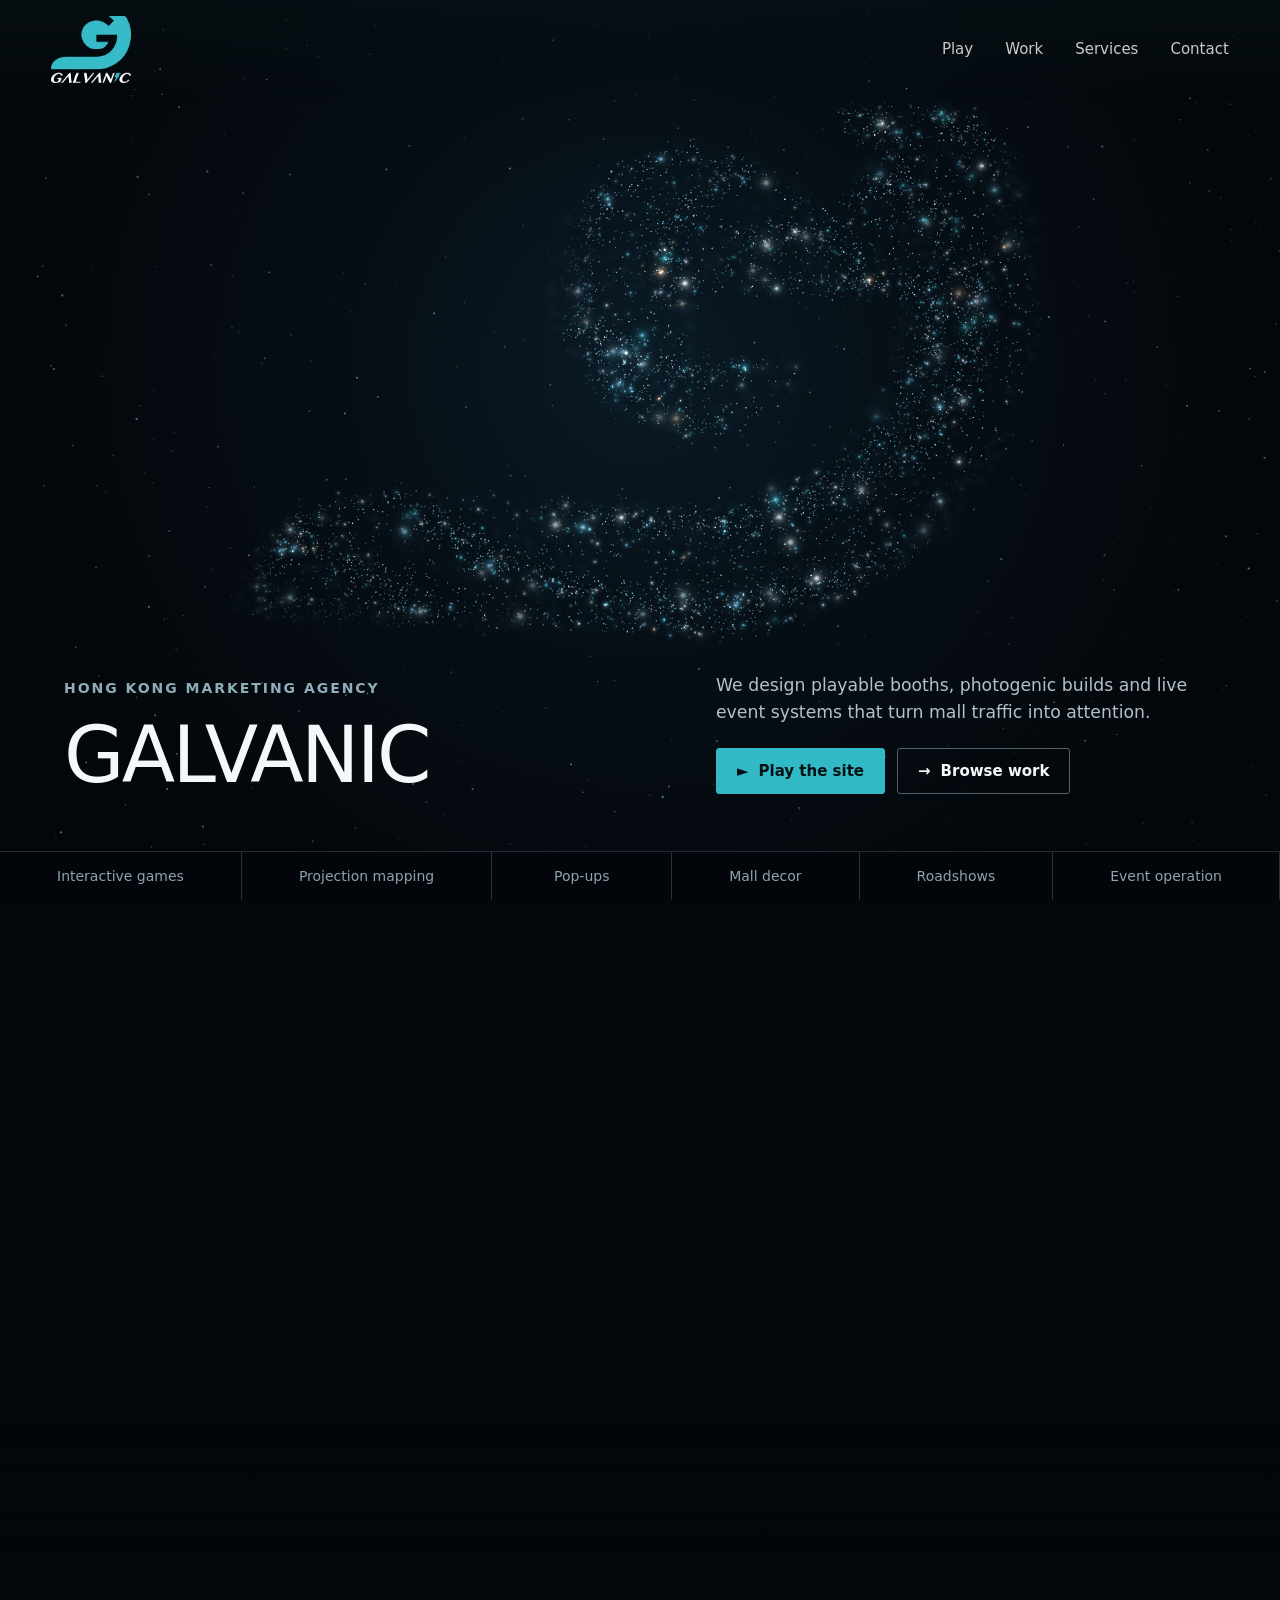
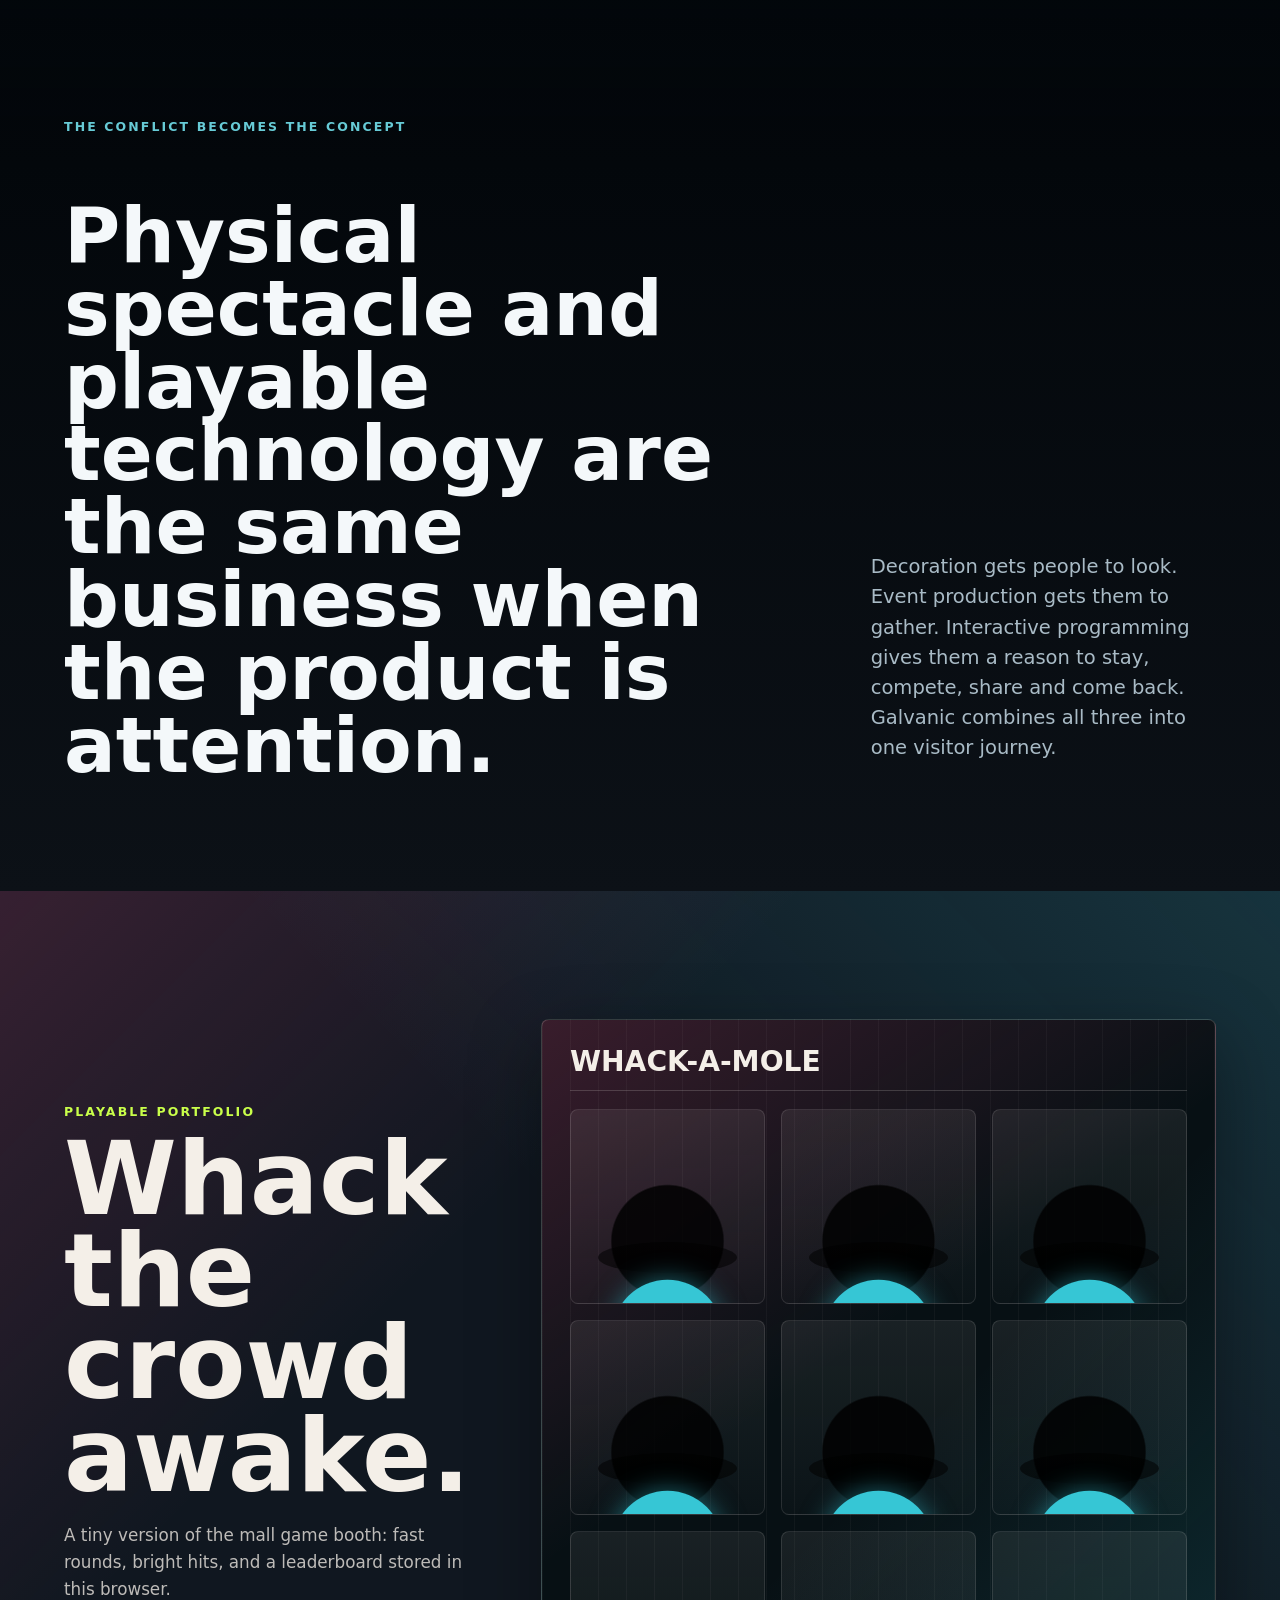
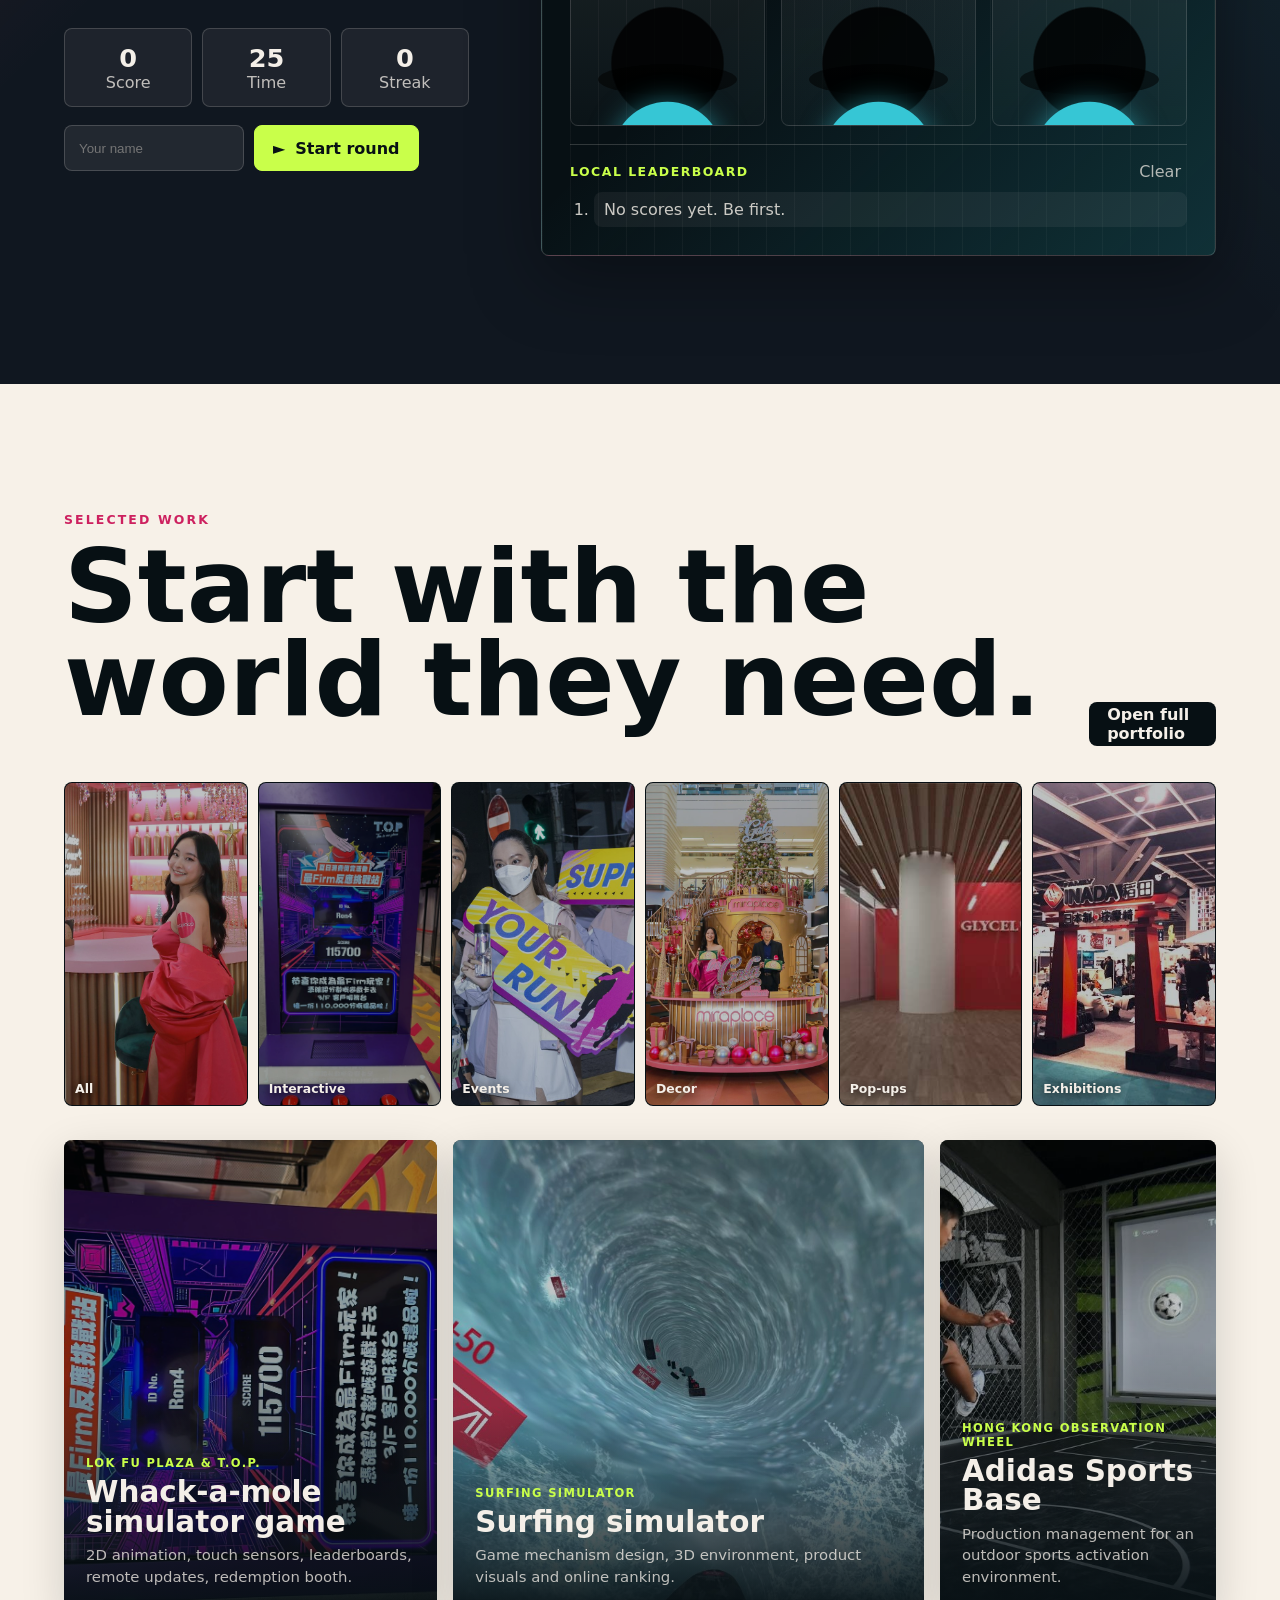
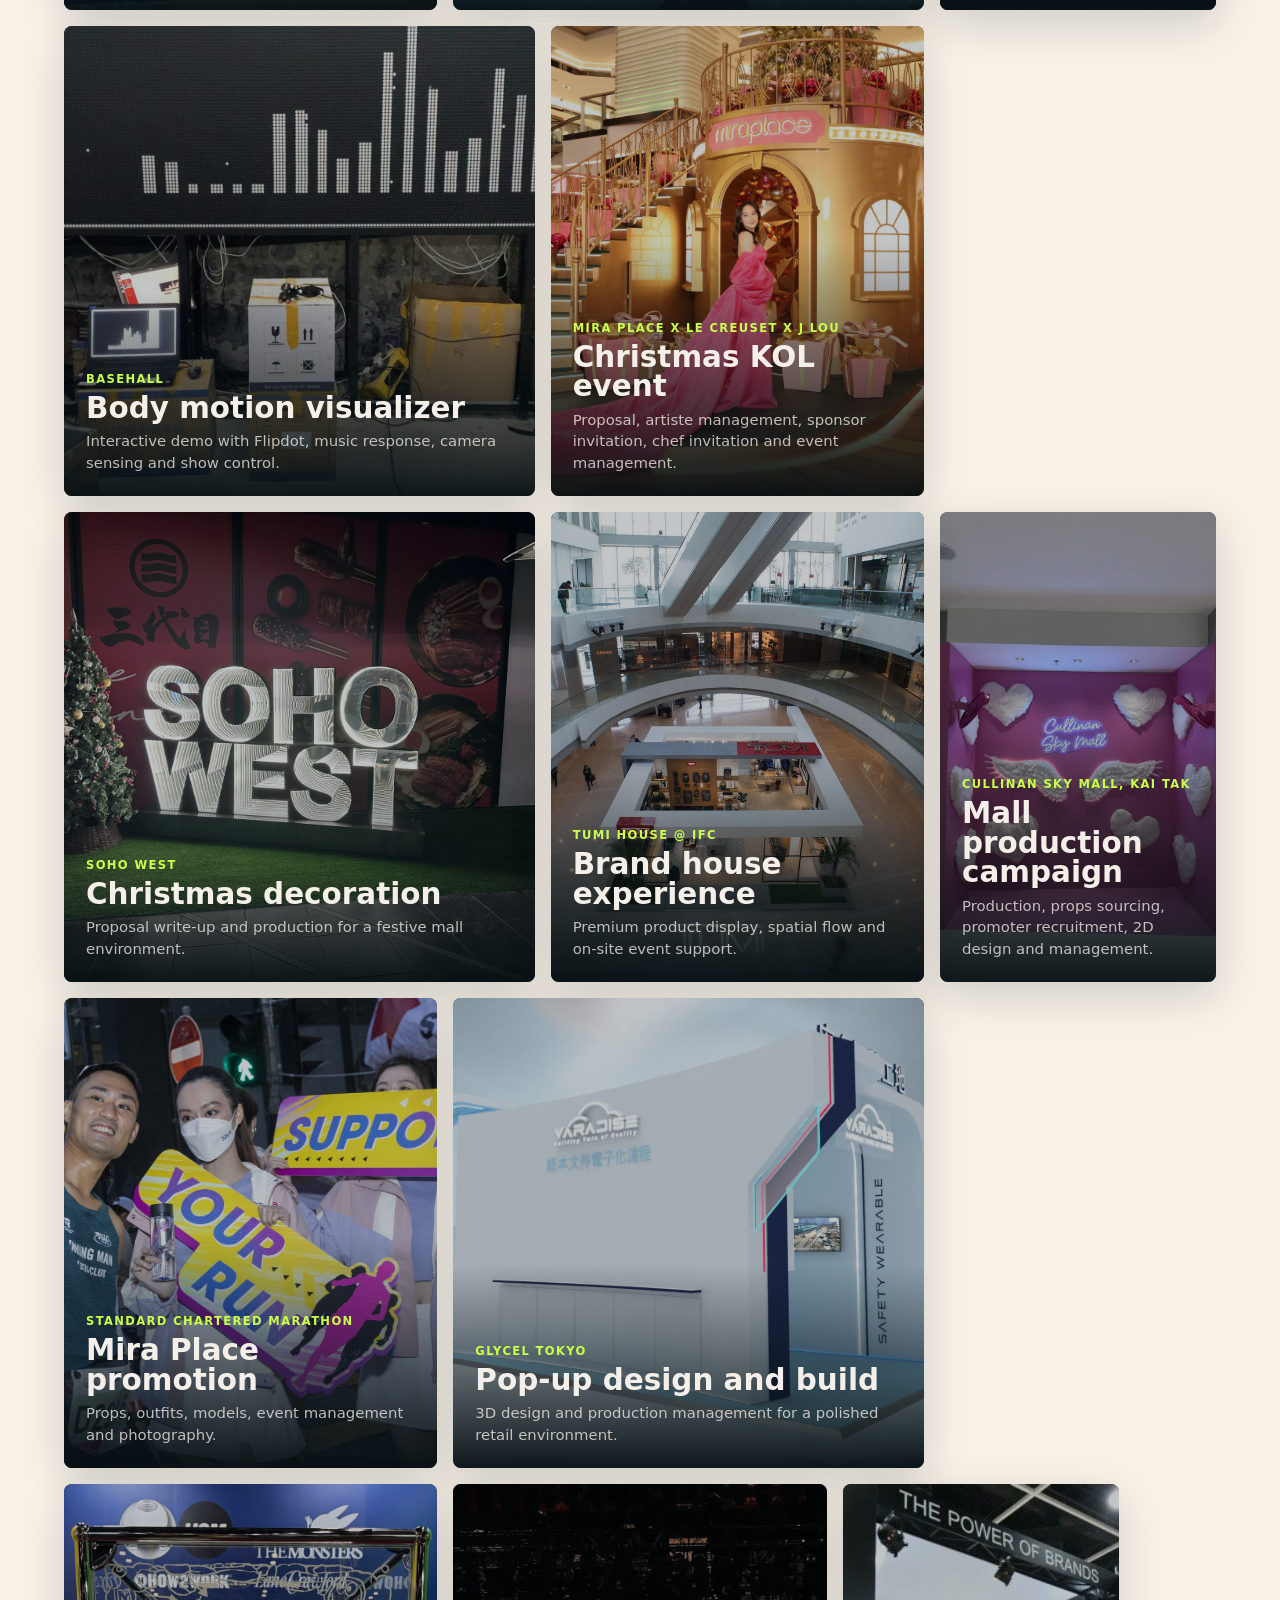
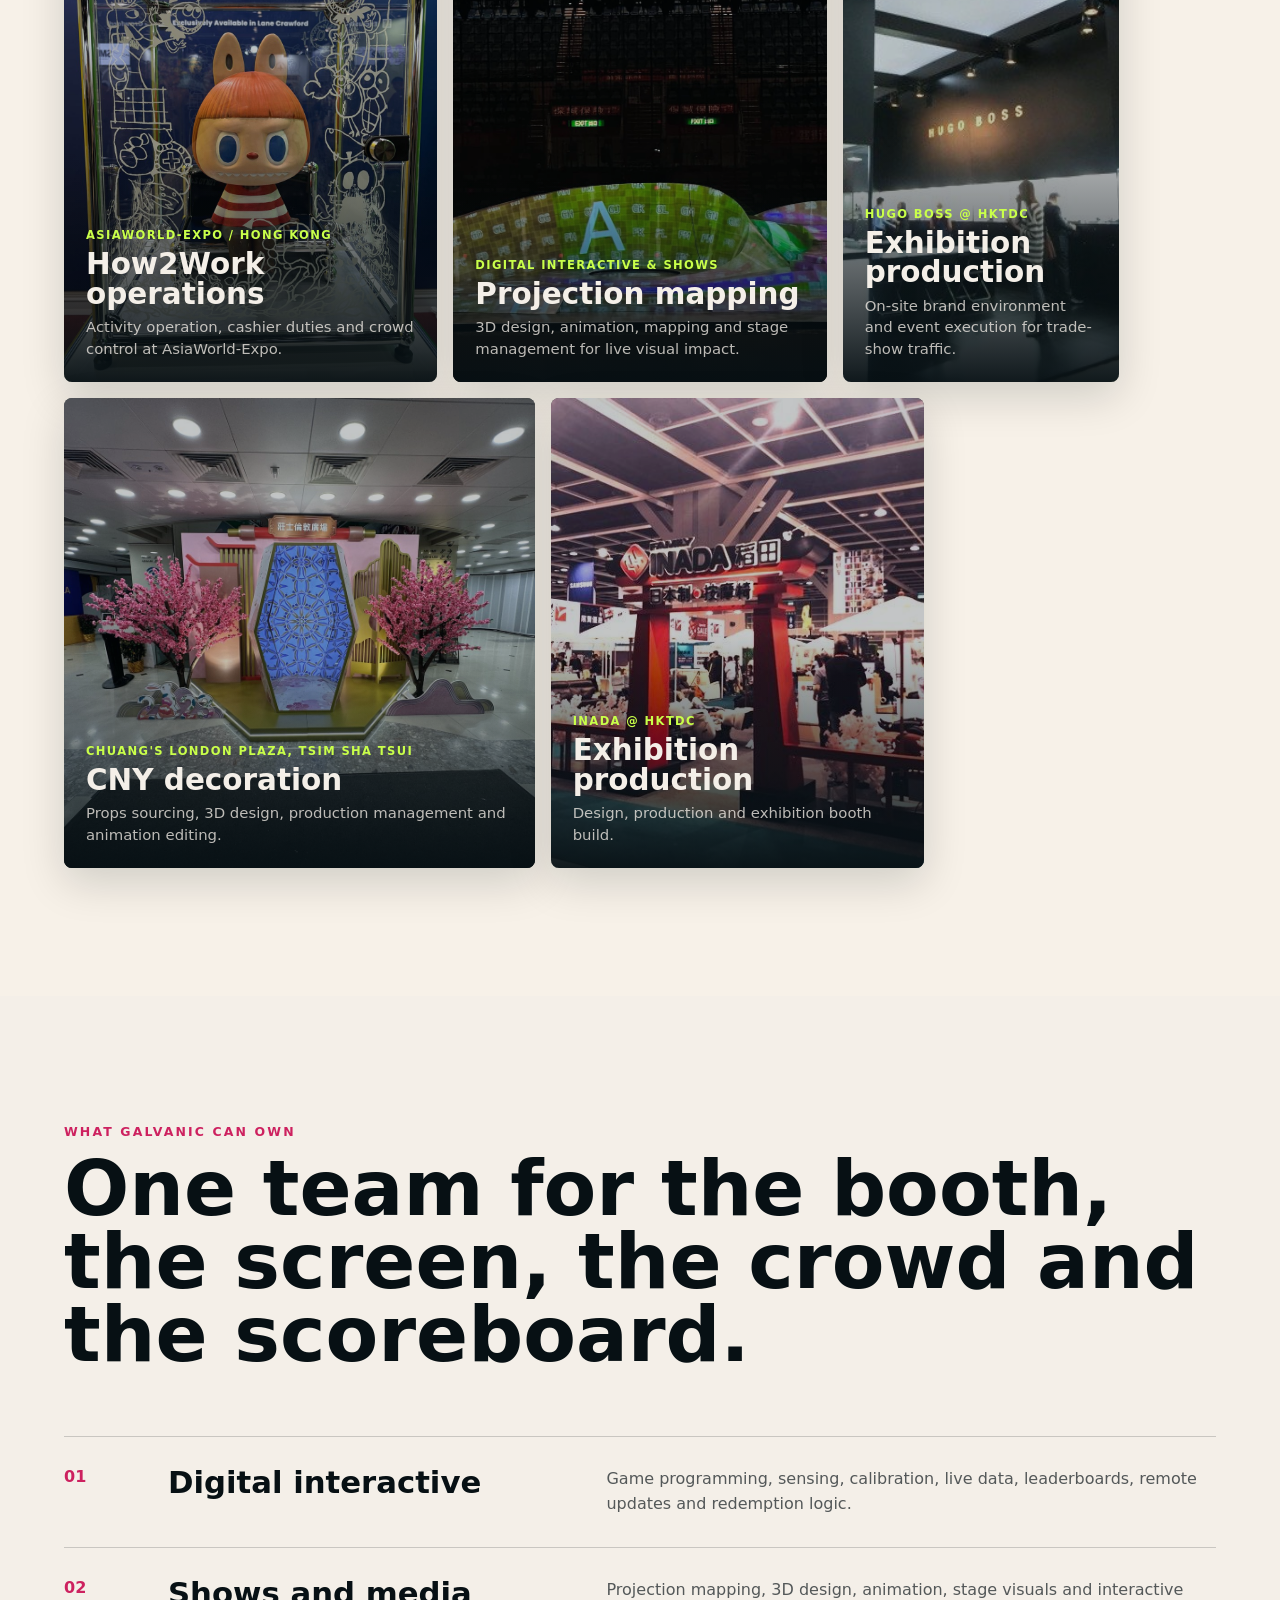
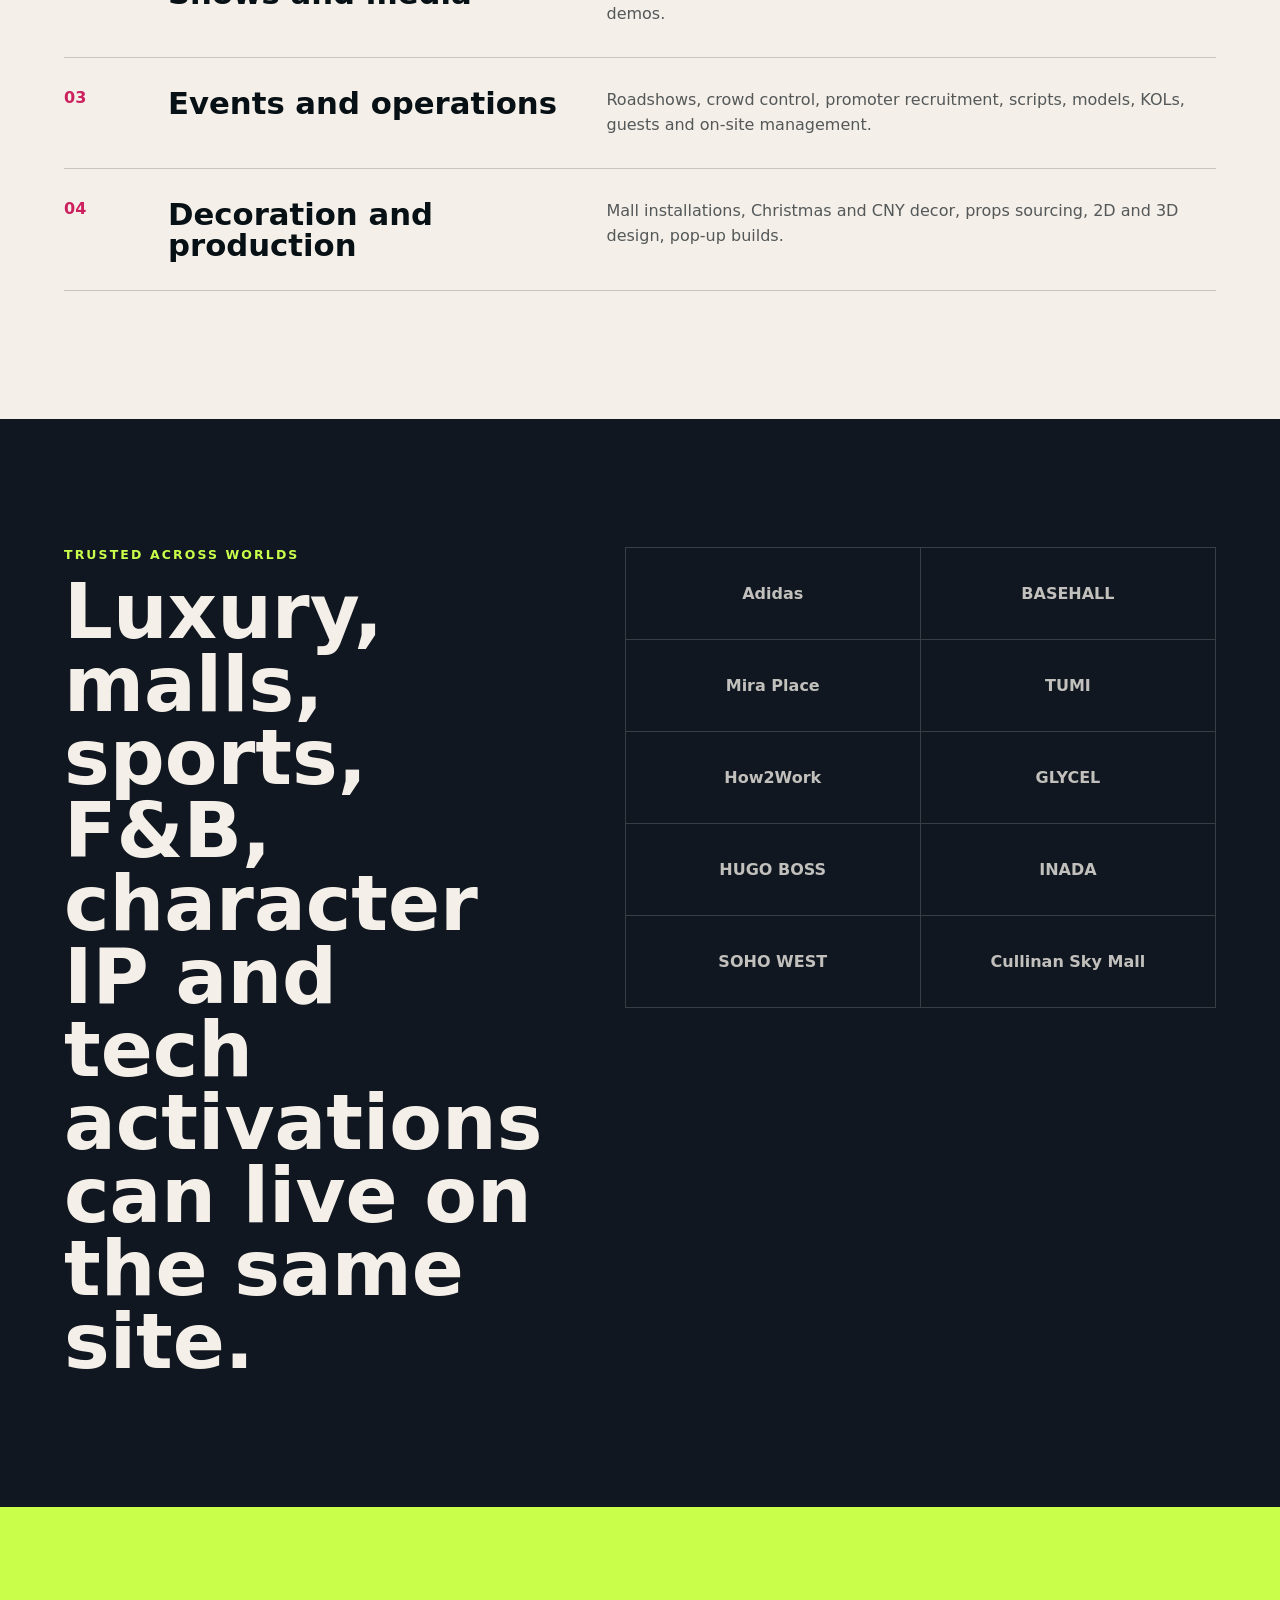
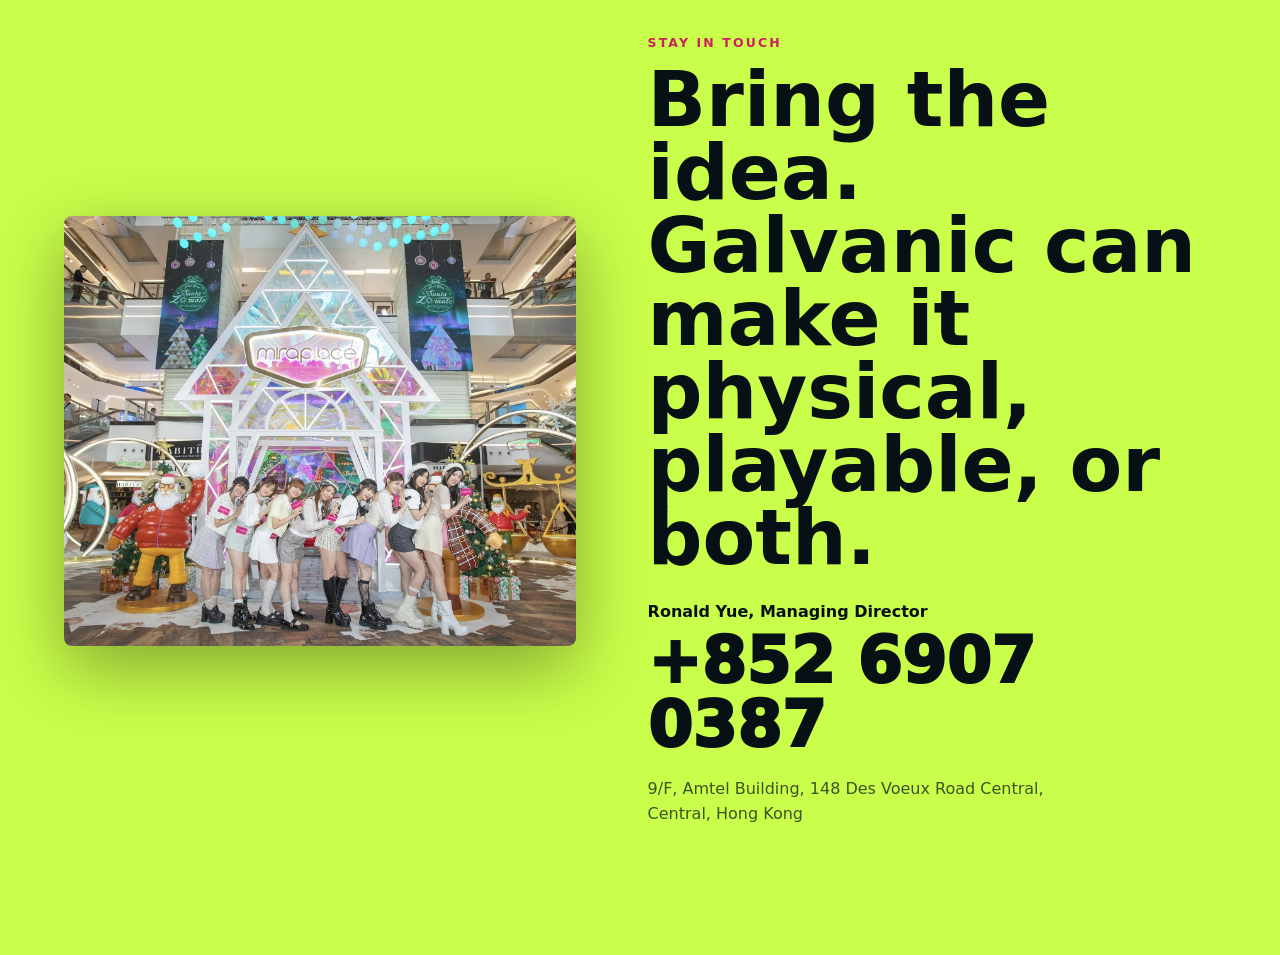
==== commit 1b1ea75c: "Add flowing logo galaxy and simplify whack-a-mole board" ====
--- a/index.html
+++ b/index.html
@@ -8,15 +8,14 @@
       name="description"
       content="Galvanic is a Hong Kong marketing agency creating interactive games, digital shows, mall decorations, pop-ups, roadshows and on-site event production."
     />
-    <link rel="icon" href="assets/favicon.png" />
-    <link rel="stylesheet" href="styles.css?v=20260628-orientation" />
+    <link rel="icon" href="assets/galvanic-logo.png" />
+    <link rel="preload" href="assets/galvanic-logo.png" as="image" />
+    <link rel="stylesheet" href="styles.css?v=20260905-nine-slots" />
   </head>
   <body>
-    <div class="cursor-light" aria-hidden="true"></div>
     <header class="site-header">
       <a class="brand" href="#top" aria-label="Galvanic home">
-        <span class="brand-mark">G</span>
-        <span>GALVANIC</span>
+        <img class="brand-logo" src="assets/galvanic-logo.png" alt="Galvanic" width="922" height="773" />
       </a>
       <nav class="site-nav" aria-label="Primary navigation">
         <a href="#play">Play</a>
@@ -27,28 +26,32 @@
     </header>
 
     <main id="top">
-      <section class="hero" aria-labelledby="hero-title">
-        <canvas id="signalCanvas" class="signal-canvas" aria-hidden="true"></canvas>
-        <div class="hero-media" aria-hidden="true">
-          <img src="assets/portfolio/adidas-sports-base/01-image49.jpg" alt="" />
-        </div>
-        <div class="hero-scrim" aria-hidden="true"></div>
+      <div class="galaxy-scroll">
+      <section class="hero galaxy-hero" aria-labelledby="hero-title">
+        <canvas id="galaxyCanvas" class="galaxy-canvas" aria-hidden="true"></canvas>
+        <div class="galaxy-stage" aria-hidden="true">
+          <img class="galaxy-fallback" src="assets/galvanic-logo.png" alt="" width="922" height="773" />
+        </div>
         <div class="hero-inner">
-          <p class="eyebrow">Hong Kong marketing agency</p>
-          <h1 id="hero-title">GALVANIC</h1>
-          <p class="hero-copy">
-            We design playable booths, photogenic builds and live event systems
-            that turn mall traffic into attention.
-          </p>
-          <div class="hero-actions" aria-label="Hero actions">
-            <a class="primary-action" href="#play">
-              <span aria-hidden="true">&#9658;</span>
-              Play the site
-            </a>
-            <a class="secondary-action" href="portfolio.html">
-              <span aria-hidden="true">&#8594;</span>
-              Browse work
-            </a>
+          <div class="hero-heading">
+            <p class="eyebrow">Hong Kong marketing agency</p>
+            <h1 id="hero-title">GALVANIC</h1>
+          </div>
+          <div class="hero-summary">
+            <p class="hero-copy">
+              We design playable booths, photogenic builds and live event systems
+              that turn mall traffic into attention.
+            </p>
+            <div class="hero-actions" aria-label="Hero actions">
+              <a class="primary-action" href="#play">
+                <span aria-hidden="true">&#9658;</span>
+                Play the site
+              </a>
+              <a class="secondary-action" href="portfolio.html">
+                <span aria-hidden="true">&#8594;</span>
+                Browse work
+              </a>
+            </div>
           </div>
         </div>
         <div class="collision-strip" aria-label="Galvanic capabilities">
@@ -60,6 +63,7 @@
           <span>Event operation</span>
         </div>
       </section>
+      </div>
 
       <section class="bridge section-pad" aria-labelledby="bridge-title">
         <div class="section-kicker">The conflict becomes the concept</div>
@@ -94,7 +98,6 @@
         </div>
         <div class="play-stage mole-cabinet">
           <div class="cabinet-top">
-            <span>LOK FU PLAZA x T.O.P.</span>
             <strong>WHACK-A-MOLE</strong>
           </div>
           <div class="mole-board" id="moleBoard" aria-label="Mini whack-a-mole game board"></div>
@@ -306,6 +309,7 @@
     </main>
 
     <script src="gallery-data.js?v=20260628-orientation"></script>
-    <script src="script.js?v=20260628-orientation"></script>
+    <script src="galaxy.js?v=20260905-flow-galaxy"></script>
+    <script src="script.js?v=20260905-nine-slots"></script>
   </body>
 </html>
--- a/styles.css
+++ b/styles.css
@@ -81,15 +81,10 @@
   letter-spacing: 0.08em;
 }
 
-.brand-mark {
-  display: grid;
-  width: 34px;
-  height: 34px;
-  place-items: center;
-  color: var(--ink);
-  background: var(--cyan);
-  font-weight: 1000;
-  transform: skewX(-11deg);
+.brand-logo {
+  width: 80px;
+  height: auto;
+  flex-shrink: 0;
 }
 
 .site-nav {
@@ -867,7 +862,7 @@
 
 .mole-board {
   display: grid;
-  grid-template-columns: repeat(4, minmax(0, 1fr));
+  grid-template-columns: repeat(3, minmax(0, 1fr));
   gap: clamp(10px, 2vw, 16px);
 }
 
@@ -2022,3 +2017,302 @@
     display: none;
   }
 }
+
+/* The supplied Galvanic symbol becomes a constellation in the opening sky. */
+.galaxy-scroll {
+  position: relative;
+  background: #03070b;
+}
+
+.galaxy-scroll.is-scroll-enabled {
+  height: calc(var(--galaxy-height, 100svh) + 120svh);
+}
+
+.is-scroll-enabled .galaxy-hero {
+  position: sticky;
+  top: min(0px, calc(100svh - var(--galaxy-height, 100svh)));
+}
+
+.is-scroll-enabled .hero-inner {
+  opacity: var(--galaxy-copy-opacity, 1);
+  transform: translateY(var(--galaxy-copy-y, 0px));
+}
+
+.is-scroll-enabled .collision-strip {
+  opacity: var(--galaxy-copy-opacity, 1);
+}
+
+.galaxy-scroll + .bridge {
+  position: relative;
+  z-index: 3;
+  color: #f4f8fa;
+  background: linear-gradient(#03070b, var(--night));
+}
+
+.galaxy-scroll.is-scroll-enabled + .bridge {
+  margin-top: -62svh;
+  padding-top: clamp(190px, 32svh, 380px);
+  padding-bottom: clamp(90px, 12svh, 160px);
+  background: linear-gradient(
+    to bottom,
+    rgba(3, 7, 11, 0) 0,
+    rgba(3, 7, 11, 0.7) 20svh,
+    #03070b 38svh,
+    var(--night) 100%
+  );
+}
+
+.galaxy-scroll + .bridge .section-kicker {
+  color: #67cbd6;
+}
+
+.galaxy-scroll + .bridge p {
+  color: #a9bbc6;
+}
+
+@media (prefers-reduced-motion: reduce) {
+  .galaxy-scroll.is-scroll-enabled {
+    height: auto;
+  }
+
+  .is-scroll-enabled .galaxy-hero {
+    position: relative;
+    top: auto;
+  }
+
+  .galaxy-scroll.is-scroll-enabled + .bridge {
+    margin-top: 0;
+    padding-top: clamp(74px, 10vw, 132px);
+    background: linear-gradient(#03070b, var(--night));
+  }
+}
+
+.site-header {
+  align-items: center;
+  padding-top: 16px;
+  padding-bottom: 16px;
+}
+
+.brand {
+  flex-shrink: 0;
+}
+
+.site-nav {
+  font-size: 0.9375rem;
+}
+
+.galaxy-hero {
+  min-height: max(820px, 100svh);
+  padding: 120px clamp(24px, 5vw, 72px) 106px;
+  background: #03070b;
+  color: #f4f8fa;
+}
+
+.galaxy-canvas {
+  position: absolute;
+  inset: 0;
+  width: 100%;
+  height: 100%;
+  max-width: none;
+  z-index: 0;
+  pointer-events: none;
+}
+
+.galaxy-stage {
+  position: absolute;
+  top: 108px;
+  right: 10%;
+  bottom: 274px;
+  left: 10%;
+  display: grid;
+  place-items: center;
+  pointer-events: none;
+}
+
+.galaxy-fallback {
+  width: 100%;
+  height: 100%;
+  max-height: 440px;
+  object-fit: contain;
+  opacity: 0.8;
+}
+
+.galaxy-ready .galaxy-fallback {
+  visibility: hidden;
+}
+
+.galaxy-hero .hero-inner {
+  display: grid;
+  grid-template-columns: 1fr 1fr;
+  align-items: end;
+  gap: 56px;
+  width: 100%;
+  max-width: 1600px;
+  margin: 0 auto;
+}
+
+.galaxy-hero .eyebrow {
+  margin-bottom: 20px;
+  color: #8fadb9;
+  font-size: 0.875rem;
+  letter-spacing: 0.14em;
+}
+
+.galaxy-hero h1 {
+  margin-bottom: 0;
+  font-size: clamp(2.8rem, 6.1vw, 6.5rem);
+  font-weight: 500;
+  line-height: 1;
+  letter-spacing: -0.035em;
+}
+
+.galaxy-hero .hero-summary {
+  max-width: 500px;
+  justify-self: end;
+}
+
+.galaxy-hero .hero-copy {
+  margin-bottom: 22px;
+  color: #b2c1c9;
+  font-size: clamp(1rem, 1.35vw, 1.2rem);
+  line-height: 1.55;
+}
+
+.galaxy-hero .hero-actions {
+  gap: 12px;
+}
+
+.galaxy-hero .primary-action,
+.galaxy-hero .secondary-action {
+  min-height: 46px;
+  border-radius: 3px;
+  padding: 0 20px;
+  font-size: 0.9375rem;
+  font-weight: 600;
+  transition: background 180ms ease, border-color 180ms ease;
+}
+
+.galaxy-hero .primary-action {
+  color: #031014;
+  background: #32b9c6;
+  border-color: #32b9c6;
+}
+
+.galaxy-hero .primary-action:hover {
+  background: #7ee1e8;
+  border-color: #7ee1e8;
+}
+
+.galaxy-hero .secondary-action {
+  background: transparent;
+  border-color: #52606a;
+}
+
+.galaxy-hero .secondary-action:hover {
+  background: #15232c;
+  border-color: #94acb9;
+}
+
+.galaxy-hero .collision-strip {
+  z-index: 2;
+  background: rgba(3, 7, 11, 0.8);
+  border-top-color: #1e2b34;
+}
+
+.galaxy-hero .collision-strip span {
+  color: #8ea3af;
+  font-size: 0.875rem;
+  font-weight: 500;
+  text-transform: none;
+  letter-spacing: 0;
+}
+
+a:focus-visible,
+button:focus-visible {
+  outline: 2px solid #7ee1e8;
+  outline-offset: 5px;
+}
+
+@media (max-width: 980px) {
+  .galaxy-hero .hero-inner {
+    gap: 30px;
+  }
+
+  .galaxy-hero .hero-actions {
+    gap: 8px;
+  }
+
+  .galaxy-hero .primary-action,
+  .galaxy-hero .secondary-action {
+    padding: 0 14px;
+  }
+}
+
+@media (max-width: 680px) {
+  .site-header {
+    flex-direction: row;
+    align-items: center;
+    gap: 12px;
+    padding: 16px 18px;
+  }
+
+  .brand-logo {
+    width: 58px;
+  }
+
+  .site-nav {
+    gap: 12px;
+    font-size: 0.875rem;
+  }
+
+  .galaxy-hero {
+    min-height: max(840px, 100svh);
+    padding: 420px 24px 92px;
+  }
+
+  .galaxy-stage {
+    top: 116px;
+    right: 7%;
+    bottom: auto;
+    left: 7%;
+    height: 280px;
+  }
+
+  .galaxy-hero .hero-inner {
+    grid-template-columns: 1fr;
+    gap: 24px;
+  }
+
+  .galaxy-hero .eyebrow {
+    margin-bottom: 12px;
+    font-size: 0.8125rem;
+    letter-spacing: 0.1em;
+  }
+
+  .galaxy-hero h1 {
+    font-size: clamp(2.75rem, 11vw, 4.5rem);
+  }
+
+  .galaxy-hero .hero-summary {
+    max-width: none;
+    justify-self: stretch;
+  }
+
+  .galaxy-hero .hero-copy {
+    max-width: 440px;
+    margin-bottom: 20px;
+    font-size: 1rem;
+  }
+
+  .galaxy-hero .hero-actions {
+    flex-direction: row;
+    flex-wrap: wrap;
+  }
+
+  .galaxy-hero .primary-action,
+  .galaxy-hero .secondary-action {
+    width: auto;
+    flex: 1 1 auto;
+    padding: 0 12px;
+  }
+}
